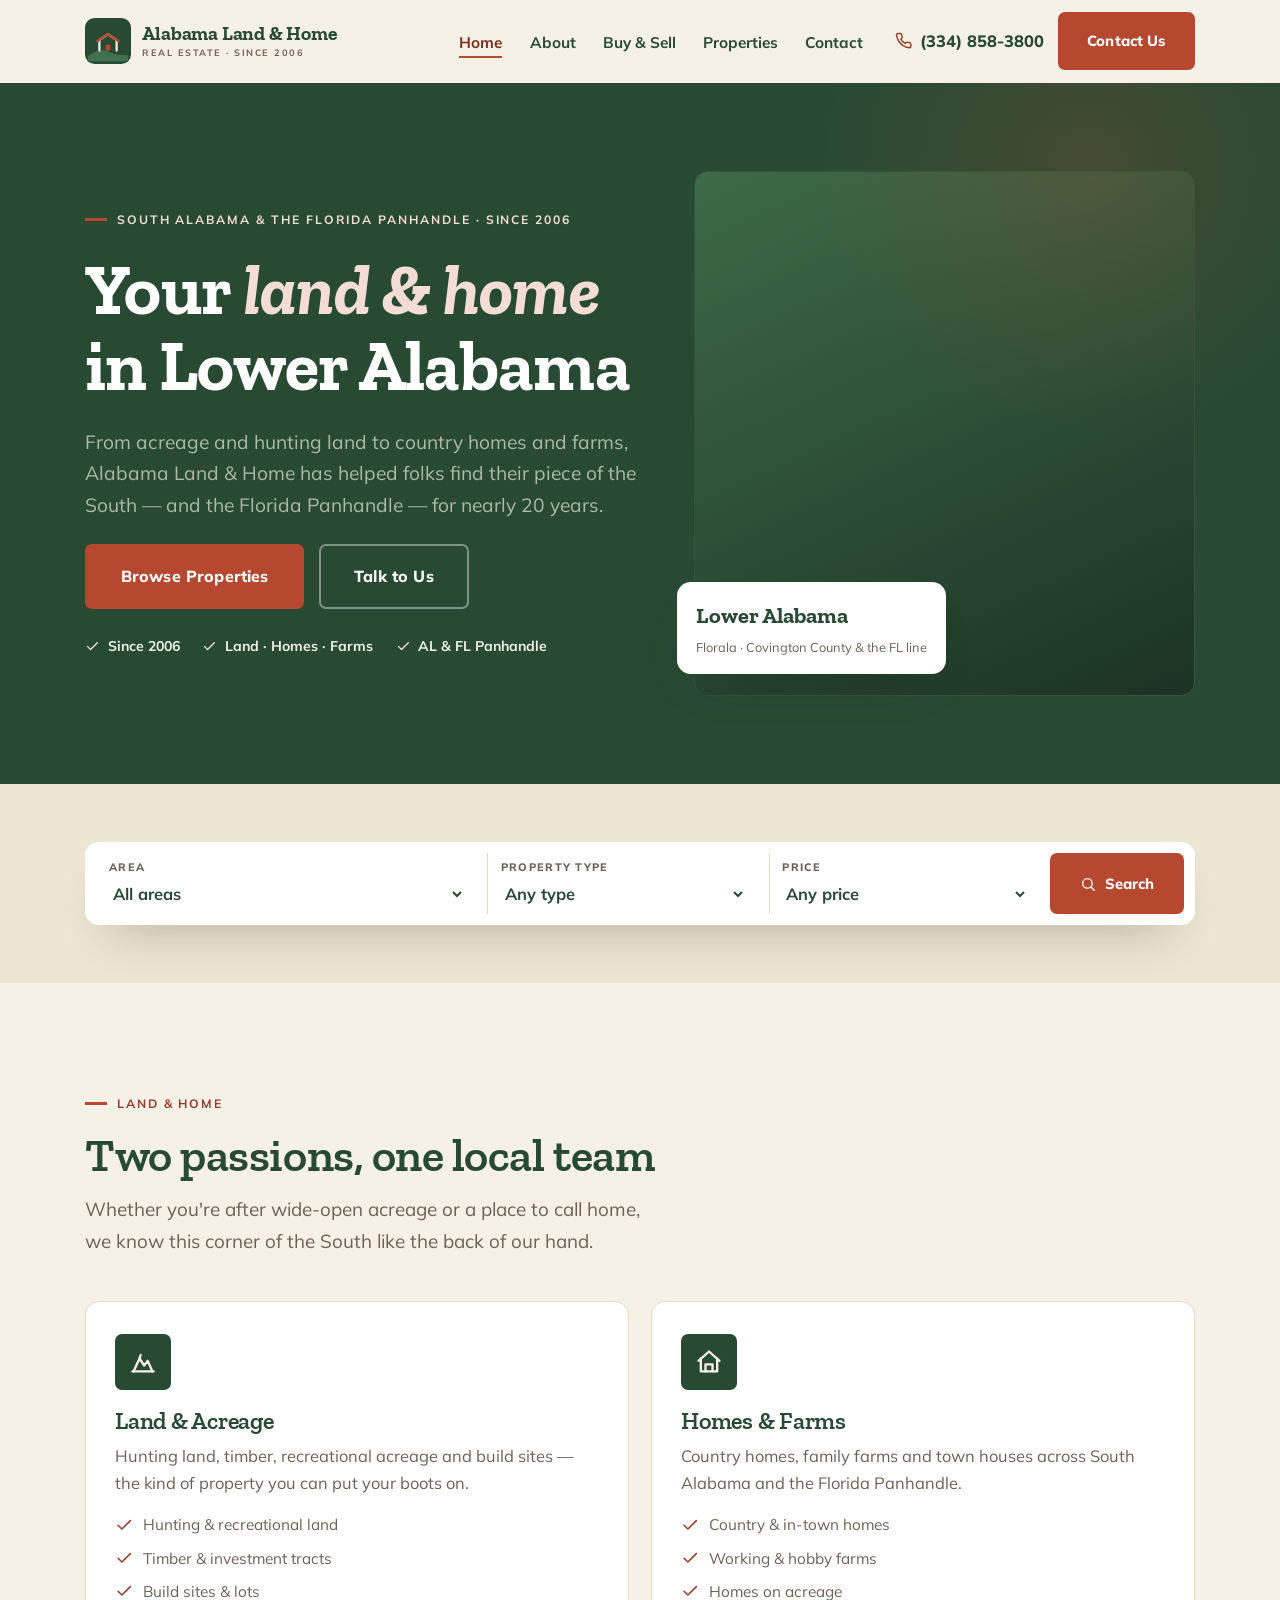
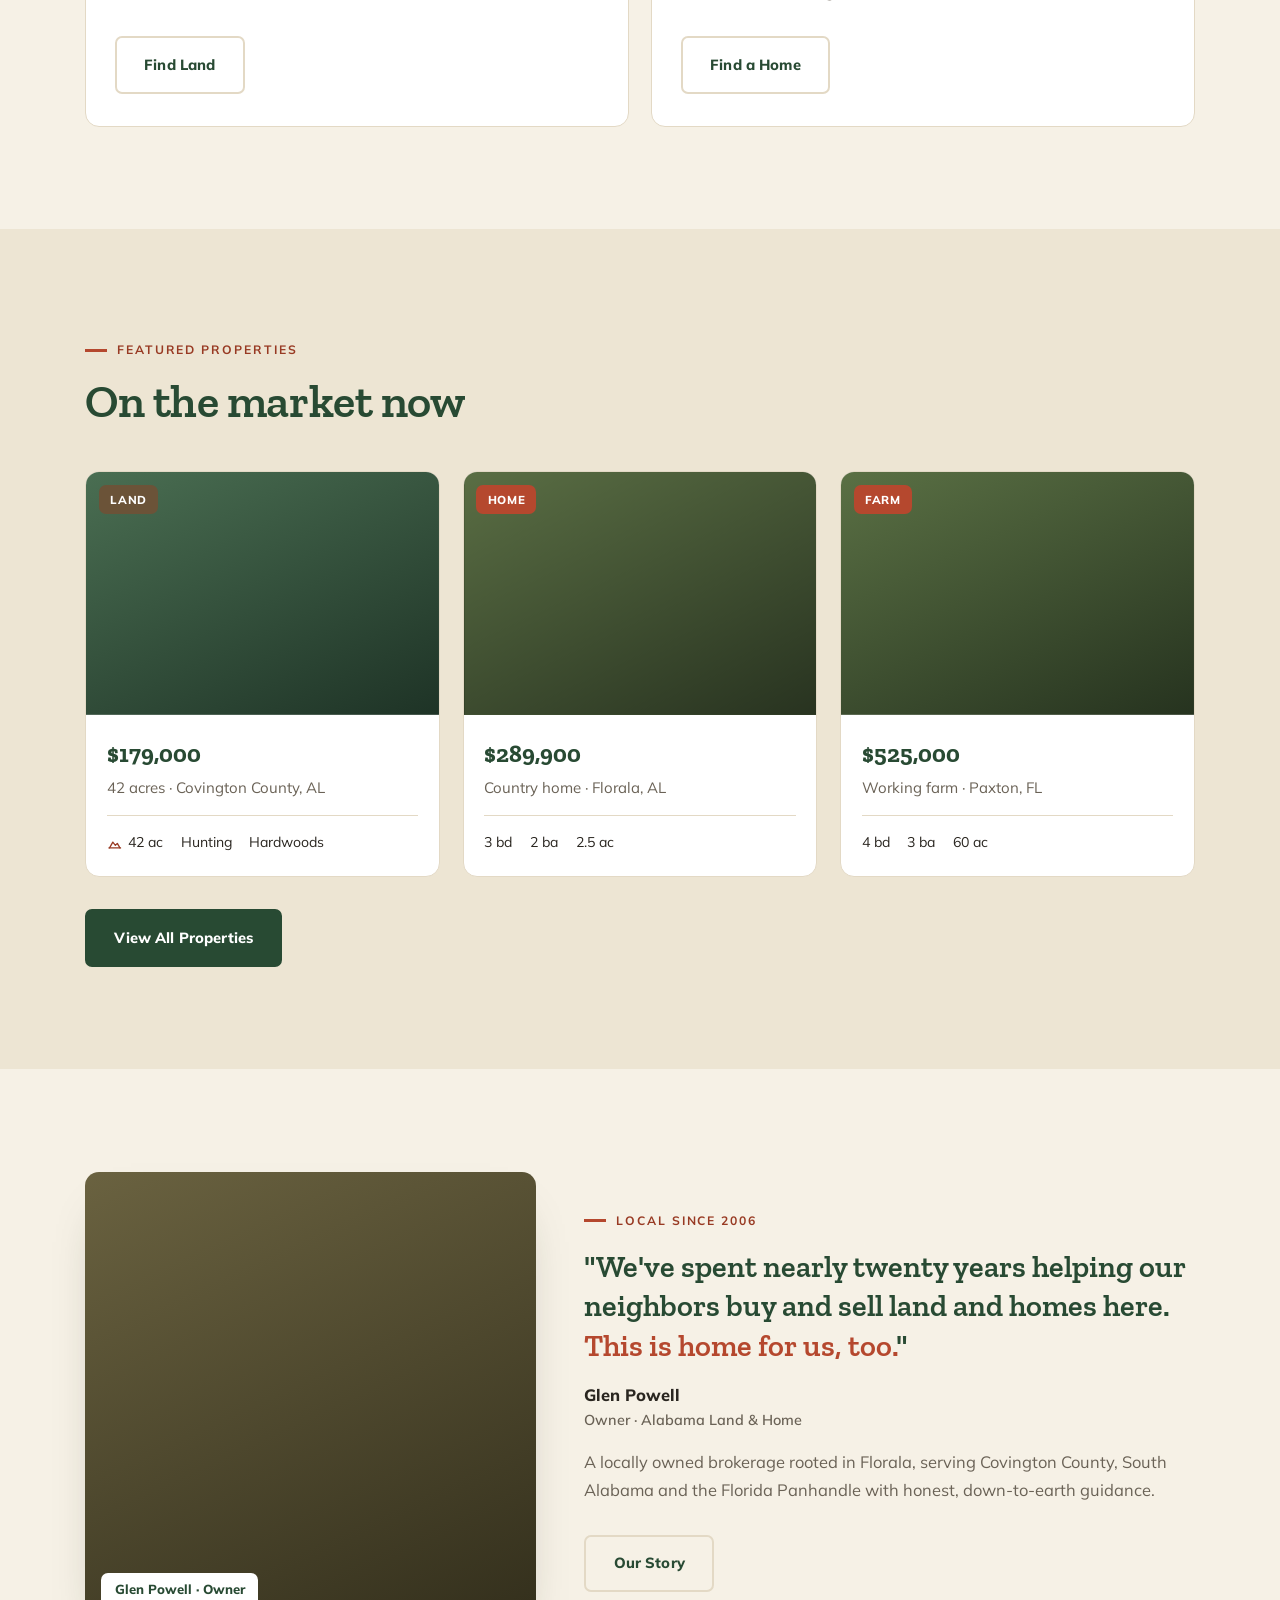
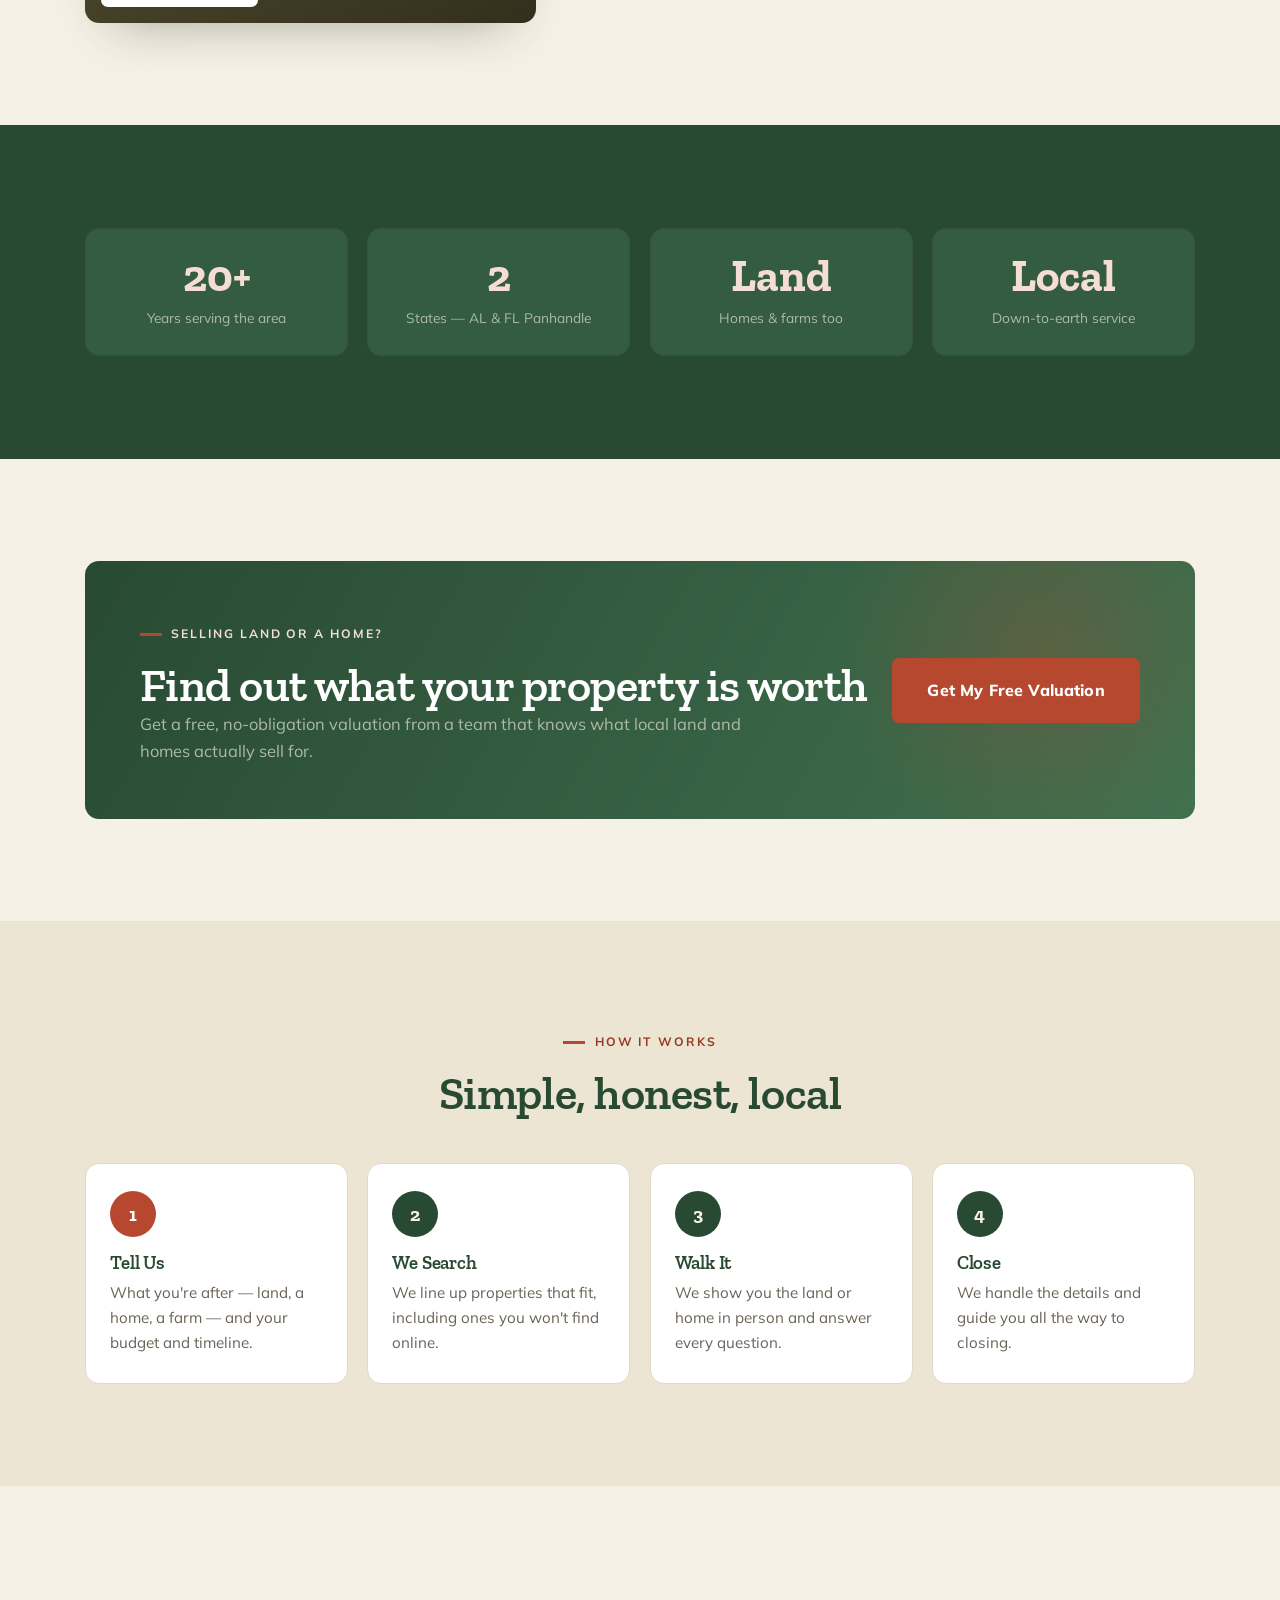
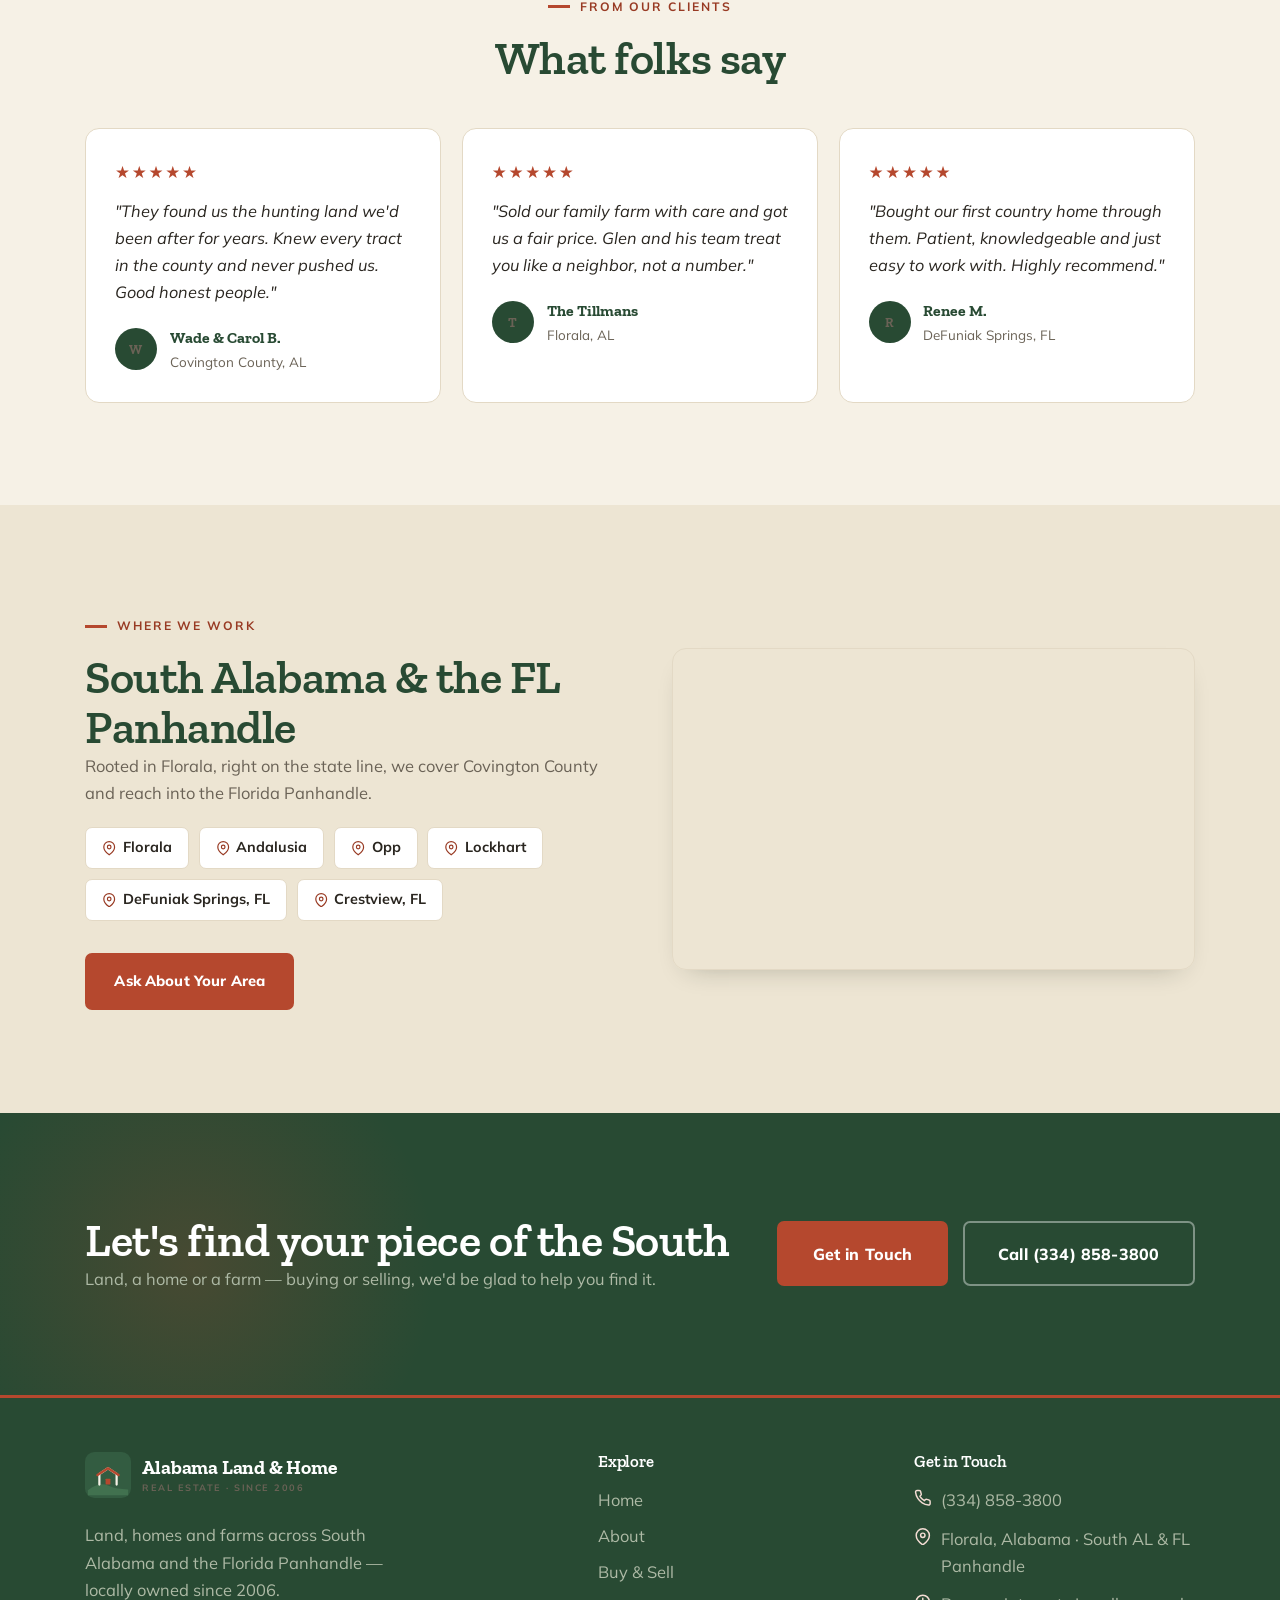
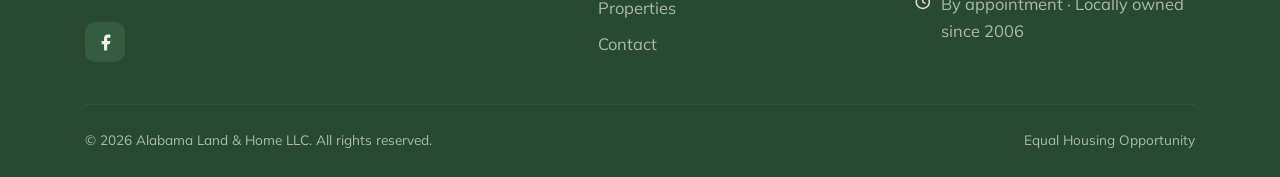
==== index.html @ 08a9256e "Initial commit: Alabama Land & Home LLC website Co-Authored-By: Claude Opus 4.8 <noreply@anthropic.c" ====
<!DOCTYPE html>
<html lang="en" class="no-js">
<head>
  <meta charset="UTF-8" />
  <meta name="viewport" content="width=device-width, initial-scale=1.0" />
  <title>Alabama Land &amp; Home LLC | Land, Homes &amp; Farms in South Alabama &amp; the FL Panhandle</title>
  <meta name="description" content="Alabama Land & Home LLC has helped buyers and sellers find land, homes and farms across South Alabama and the Florida Panhandle since 2006. Call (334) 858-3800." />
  <meta name="theme-color" content="#284a33" />
  <link rel="canonical" href="https://alabamalandandhome.example/" />

  <meta property="og:title" content="Alabama Land & Home LLC — Land, Homes & Farms" />
  <meta property="og:description" content="Your local guide to country property across South Alabama and the Florida Panhandle since 2006." />
  <meta property="og:type" content="website" />
  <meta property="og:locale" content="en_US" />

  <link rel="icon" href="assets/icons/favicon.svg" type="image/svg+xml" />
  <link rel="preconnect" href="https://fonts.googleapis.com" />
  <link rel="preconnect" href="https://fonts.gstatic.com" crossorigin />
  <link href="https://fonts.googleapis.com/css2?family=Zilla+Slab:wght@500;600;700&family=Mulish:wght@400;500;600;700;800&display=swap" rel="stylesheet" />
  <link rel="stylesheet" href="css/style.css" />

  <script type="application/ld+json">
  {
    "@context": "https://schema.org",
    "@type": "RealEstateAgent",
    "name": "Alabama Land & Home LLC",
    "telephone": "+1-334-858-3800",
    "foundingDate": "2006",
    "address": { "@type": "PostalAddress", "addressLocality": "Florala", "addressRegion": "AL", "addressCountry": "US" },
    "areaServed": "South Alabama & the Florida Panhandle",
    "sameAs": ["https://www.facebook.com/alabamalandandhome/"],
    "description": "Land, homes and farm real estate across South Alabama and the Florida Panhandle since 2006."
  }
  </script>
</head>
<body>
  <a class="skip-link" href="#main">Skip to content</a>

  <!-- ===================== HEADER ===================== -->
  <header class="header">
    <div class="container">
      <nav class="nav" aria-label="Primary">
        <a href="index.html" class="logo" aria-label="Alabama Land & Home — home">
          <svg class="logo__mark" viewBox="0 0 48 48" aria-hidden="true">
            <rect width="48" height="48" rx="10" fill="#284a33"/>
            <path d="M3 40 Q15 31 24 35 T45 39 V45 H3 Z" fill="#41714f"/>
            <path d="M15 34V23l9-6 9 6v11" fill="none" stroke="#f6f1e6" stroke-width="2.3" stroke-linejoin="round" stroke-linecap="round"/>
            <path d="M13 24l11-7 11 7" fill="none" stroke="#b5482e" stroke-width="2.6" stroke-linejoin="round" stroke-linecap="round"/>
            <rect x="21.5" y="28" width="5" height="6" rx="0.5" fill="#b5482e"/>
          </svg>
          <span class="logo__name">Alabama Land &amp; Home<small>Real Estate · Since 2006</small></span>
        </a>
        <div class="nav__menu" id="nav-menu">
          <ul class="nav__links">
            <li><a class="nav__link" href="index.html">Home</a></li>
            <li><a class="nav__link" href="about.html">About</a></li>
            <li><a class="nav__link" href="services.html">Buy &amp; Sell</a></li>
            <li><a class="nav__link" href="gallery.html">Properties</a></li>
            <li><a class="nav__link" href="contact.html">Contact</a></li>
          </ul>
          <div class="nav__actions">
            <a href="tel:+13348583800" class="nav__phone" aria-label="Call (334) 858-3800">
              <svg viewBox="0 0 24 24" fill="none" stroke="currentColor" stroke-width="2" stroke-linecap="round" stroke-linejoin="round" aria-hidden="true"><path d="M22 16.92v3a2 2 0 0 1-2.18 2 19.79 19.79 0 0 1-8.63-3.07 19.5 19.5 0 0 1-6-6 19.79 19.79 0 0 1-3.07-8.67A2 2 0 0 1 4.11 2h3a2 2 0 0 1 2 1.72c.13.96.36 1.9.7 2.81a2 2 0 0 1-.45 2.11L8.09 9.91a16 16 0 0 0 6 6l1.27-1.27a2 2 0 0 1 2.11-.45c.91.34 1.85.57 2.81.7A2 2 0 0 1 22 16.92Z"/></svg>
              (334) 858-3800
            </a>
            <a href="contact.html" class="btn">Contact Us</a>
          </div>
        </div>
        <button class="nav__toggle" aria-label="Toggle menu" aria-controls="nav-menu" aria-expanded="false"><span></span></button>
      </nav>
    </div>
  </header>
  <div class="nav-scrim" aria-hidden="true"></div>

  <main id="main">

    <!-- ===================== HERO ===================== -->
    <section class="hero">
      <div class="container hero__inner">
        <div class="hero__copy">
          <span class="eyebrow eyebrow--light reveal">South Alabama &amp; the Florida Panhandle · Since 2006</span>
          <h1 class="reveal" data-delay="1">Your <em>land &amp; home</em> in Lower Alabama</h1>
          <p class="hero__lead reveal" data-delay="2">From acreage and hunting land to country homes and farms, Alabama Land &amp; Home has helped folks find their piece of the South — and the Florida Panhandle — for nearly 20 years.</p>
          <div class="hero__actions reveal" data-delay="3">
            <a href="gallery.html" class="btn btn--lg">Browse Properties</a>
            <a href="contact.html" class="btn btn--ghost-light btn--lg">Talk to Us</a>
          </div>
          <div class="hero__chips reveal" data-delay="3">
            <span class="hero__chip"><svg viewBox="0 0 24 24" fill="none" stroke="currentColor" stroke-width="2.2" stroke-linecap="round" stroke-linejoin="round"><polyline points="20 6 9 17 4 12"/></svg>Since 2006</span>
            <span class="hero__chip"><svg viewBox="0 0 24 24" fill="none" stroke="currentColor" stroke-width="2.2" stroke-linecap="round" stroke-linejoin="round"><polyline points="20 6 9 17 4 12"/></svg>Land · Homes · Farms</span>
            <span class="hero__chip"><svg viewBox="0 0 24 24" fill="none" stroke="currentColor" stroke-width="2.2" stroke-linecap="round" stroke-linejoin="round"><polyline points="20 6 9 17 4 12"/></svg>AL &amp; FL Panhandle</span>
          </div>
        </div>
        <div class="hero__visual reveal" data-delay="2">
          <!-- Replace background with a real land / country-home photo -->
          <div class="hero__img" role="img" aria-label="South Alabama country land and home"></div>
          <div class="hero__card"><b>Lower Alabama</b><span>Florala · Covington County &amp; the FL line</span></div>
        </div>
      </div>
    </section>

    <!-- ===================== SEARCH ===================== -->
    <section class="section--tight" style="background:var(--cream-2)">
      <div class="container">
        <form class="searchbar reveal" aria-label="Search properties" onsubmit="window.location='contact.html';return false;">
          <div class="searchbar__field">
            <label for="area">Area</label>
            <select id="area" name="area"><option>All areas</option><option>Florala, AL</option><option>Andalusia, AL</option><option>Opp, AL</option><option>DeFuniak Springs, FL</option><option>Crestview, FL</option></select>
          </div>
          <div class="searchbar__field">
            <label for="type">Property type</label>
            <select id="type" name="type"><option>Any type</option><option>Home</option><option>Land / acreage</option><option>Farm</option><option>Lot</option></select>
          </div>
          <div class="searchbar__field">
            <label for="price">Price</label>
            <select id="price" name="price"><option>Any price</option><option>Up to $100k</option><option>$100k–$250k</option><option>$250k–$500k</option><option>$500k+</option></select>
          </div>
          <button type="submit" class="btn"><svg viewBox="0 0 24 24" fill="none" stroke="currentColor" stroke-width="2" stroke-linecap="round" stroke-linejoin="round"><circle cx="11" cy="11" r="7"/><line x1="21" y1="21" x2="16.65" y2="16.65"/></svg>Search</button>
        </form>
      </div>
    </section>

    <!-- ===================== LAND | HOME ===================== -->
    <section class="section" aria-labelledby="duo-h">
      <div class="container">
        <div class="section-head reveal">
          <span class="eyebrow">Land &amp; Home</span>
          <h2 id="duo-h" style="margin-top:1rem">Two passions, one local team</h2>
          <p class="lead">Whether you're after wide-open acreage or a place to call home, we know this corner of the South like the back of our hand.</p>
        </div>
        <div class="duo reveal">
          <div class="duo__card">
            <div class="duo__ic"><svg viewBox="0 0 24 24" fill="none" stroke="currentColor" stroke-width="2" stroke-linecap="round" stroke-linejoin="round"><path d="M3 20h18"/><path d="M4 20l5-11 4 6 3-4 4 9"/><path d="M9 9l1-3"/></svg></div>
            <h3>Land &amp; Acreage</h3>
            <p>Hunting land, timber, recreational acreage and build sites — the kind of property you can put your boots on.</p>
            <ul>
              <li><svg viewBox="0 0 24 24" fill="none" stroke="currentColor" stroke-width="2" stroke-linecap="round" stroke-linejoin="round"><polyline points="20 6 9 17 4 12"/></svg>Hunting &amp; recreational land</li>
              <li><svg viewBox="0 0 24 24" fill="none" stroke="currentColor" stroke-width="2" stroke-linecap="round" stroke-linejoin="round"><polyline points="20 6 9 17 4 12"/></svg>Timber &amp; investment tracts</li>
              <li><svg viewBox="0 0 24 24" fill="none" stroke="currentColor" stroke-width="2" stroke-linecap="round" stroke-linejoin="round"><polyline points="20 6 9 17 4 12"/></svg>Build sites &amp; lots</li>
            </ul>
            <a href="services.html#land" class="btn btn--ghost mt-2">Find Land</a>
          </div>
          <div class="duo__card">
            <div class="duo__ic"><svg viewBox="0 0 24 24" fill="none" stroke="currentColor" stroke-width="2" stroke-linecap="round" stroke-linejoin="round"><path d="M3 11l9-8 9 8"/><path d="M5 9v11h14V9"/><path d="M9 20v-6h6v6"/></svg></div>
            <h3>Homes &amp; Farms</h3>
            <p>Country homes, family farms and town houses across South Alabama and the Florida Panhandle.</p>
            <ul>
              <li><svg viewBox="0 0 24 24" fill="none" stroke="currentColor" stroke-width="2" stroke-linecap="round" stroke-linejoin="round"><polyline points="20 6 9 17 4 12"/></svg>Country &amp; in-town homes</li>
              <li><svg viewBox="0 0 24 24" fill="none" stroke="currentColor" stroke-width="2" stroke-linecap="round" stroke-linejoin="round"><polyline points="20 6 9 17 4 12"/></svg>Working &amp; hobby farms</li>
              <li><svg viewBox="0 0 24 24" fill="none" stroke="currentColor" stroke-width="2" stroke-linecap="round" stroke-linejoin="round"><polyline points="20 6 9 17 4 12"/></svg>Homes on acreage</li>
            </ul>
            <a href="services.html#buying" class="btn btn--ghost mt-2">Find a Home</a>
          </div>
        </div>
      </div>
    </section>

    <!-- ===================== FEATURED PROPERTIES ===================== -->
    <section class="section section--cream" aria-labelledby="feat-h">
      <div class="container">
        <div class="section-head reveal">
          <span class="eyebrow">Featured Properties</span>
          <h2 id="feat-h" style="margin-top:1rem">On the market now</h2>
        </div>
        <!-- SAMPLE listings — replace with real inventory / MLS feed before launch. -->
        <div class="properties reveal">
          <article class="property">
            <div class="property__media p-3"><span class="property__badge property__badge--land">Land</span></div>
            <div class="property__body"><div class="property__price">$179,000</div><div class="property__addr">42 acres · Covington County, AL</div><div class="property__meta"><span><svg viewBox="0 0 24 24" fill="none" stroke="currentColor" stroke-width="2" stroke-linecap="round" stroke-linejoin="round"><path d="M3 20h18"/><path d="M4 20l5-9 4 5 3-3 4 7"/></svg>42 ac</span><span>Hunting</span><span>Hardwoods</span></div></div>
          </article>
          <article class="property">
            <div class="property__media p-1"><span class="property__badge">Home</span></div>
            <div class="property__body"><div class="property__price">$289,900</div><div class="property__addr">Country home · Florala, AL</div><div class="property__meta"><span>3 bd</span><span>2 ba</span><span>2.5 ac</span></div></div>
          </article>
          <article class="property">
            <div class="property__media p-5"><span class="property__badge">Farm</span></div>
            <div class="property__body"><div class="property__price">$525,000</div><div class="property__addr">Working farm · Paxton, FL</div><div class="property__meta"><span>4 bd</span><span>3 ba</span><span>60 ac</span></div></div>
          </article>
        </div>
        <p class="mt-2"><a href="gallery.html" class="btn btn--pine">View All Properties</a></p>
      </div>
    </section>

    <!-- ===================== OWNER / SINCE 2006 ===================== -->
    <section class="section" aria-labelledby="owner-h">
      <div class="container owner">
        <div class="owner__photo reveal">
          <!-- Replace background with a real photo of Glen Powell / the team -->
          <span class="pill">Glen Powell · Owner</span>
        </div>
        <div class="reveal" data-delay="1">
          <span class="eyebrow">Local Since 2006</span>
          <p class="owner__quote" id="owner-h" style="margin-top:1rem">"We've spent nearly twenty years helping our neighbors buy and sell land and homes here. <span class="hl">This is home for us, too.</span>"</p>
          <p class="owner__by">Glen Powell<span>Owner · Alabama Land &amp; Home</span></p>
          <p class="muted" style="margin-top:1rem">A locally owned brokerage rooted in Florala, serving Covington County, South Alabama and the Florida Panhandle with honest, down-to-earth guidance.</p>
          <a href="about.html" class="btn btn--ghost mt-2">Our Story</a>
        </div>
      </div>
    </section>

    <!-- ===================== STATS ===================== -->
    <!-- "20 years" is real (since 2006). Other tiles are commitments — confirm before launch. -->
    <section class="section section--pine" aria-label="By the numbers">
      <div class="container">
        <div class="stats">
          <div class="stat reveal"><div class="stat__num"><span data-count="20" data-suffix="+">0+</span></div><div class="stat__label">Years serving the area</div></div>
          <div class="stat reveal" data-delay="1"><div class="stat__num">2</div><div class="stat__label">States — AL &amp; FL Panhandle</div></div>
          <div class="stat reveal" data-delay="2"><div class="stat__num">Land</div><div class="stat__label">Homes &amp; farms too</div></div>
          <div class="stat reveal" data-delay="3"><div class="stat__num">Local</div><div class="stat__label">Down-to-earth service</div></div>
        </div>
      </div>
    </section>

    <!-- ===================== VALUATION CTA ===================== -->
    <section class="section">
      <div class="container">
        <div class="valuation reveal">
          <div class="valuation__inner">
            <div>
              <span class="eyebrow eyebrow--light">Selling Land or a Home?</span>
              <h2 style="margin-top:1rem">Find out what your property is worth</h2>
              <p>Get a free, no-obligation valuation from a team that knows what local land and homes actually sell for.</p>
            </div>
            <div><a href="contact.html" class="btn btn--lg">Get My Free Valuation</a></div>
          </div>
        </div>
      </div>
    </section>

    <!-- ===================== PROCESS ===================== -->
    <section class="section section--cream" aria-labelledby="how-h">
      <div class="container">
        <div class="section-head section-head--center reveal">
          <span class="eyebrow eyebrow--center">How It Works</span>
          <h2 id="how-h" style="margin-top:1rem">Simple, honest, local</h2>
        </div>
        <div class="steps">
          <div class="step reveal"><div class="step__n">1</div><h3>Tell Us</h3><p>What you're after — land, a home, a farm — and your budget and timeline.</p></div>
          <div class="step reveal" data-delay="1"><div class="step__n">2</div><h3>We Search</h3><p>We line up properties that fit, including ones you won't find online.</p></div>
          <div class="step reveal" data-delay="2"><div class="step__n">3</div><h3>Walk It</h3><p>We show you the land or home in person and answer every question.</p></div>
          <div class="step reveal" data-delay="3"><div class="step__n">4</div><h3>Close</h3><p>We handle the details and guide you all the way to closing.</p></div>
        </div>
      </div>
    </section>

    <!-- ===================== REVIEWS ===================== -->
    <!-- PLACEHOLDER reviews — replace with real client reviews / Facebook reviews before launch. -->
    <section class="section" aria-labelledby="rev-h">
      <div class="container">
        <div class="section-head section-head--center reveal">
          <span class="eyebrow eyebrow--center">From Our Clients</span>
          <h2 id="rev-h" style="margin-top:1rem">What folks say</h2>
        </div>
        <div class="reviews">
          <figure class="review reveal">
            <div class="review__stars" aria-label="5 out of 5 stars">★★★★★</div>
            <blockquote><p>"They found us the hunting land we'd been after for years. Knew every tract in the county and never pushed us. Good honest people."</p></blockquote>
            <figcaption class="review__by"><span class="review__av">W</span><span><b>Wade &amp; Carol B.</b><span>Covington County, AL</span></span></figcaption>
          </figure>
          <figure class="review reveal" data-delay="1">
            <div class="review__stars" aria-label="5 out of 5 stars">★★★★★</div>
            <blockquote><p>"Sold our family farm with care and got us a fair price. Glen and his team treat you like a neighbor, not a number."</p></blockquote>
            <figcaption class="review__by"><span class="review__av">T</span><span><b>The Tillmans</b><span>Florala, AL</span></span></figcaption>
          </figure>
          <figure class="review reveal" data-delay="2">
            <div class="review__stars" aria-label="5 out of 5 stars">★★★★★</div>
            <blockquote><p>"Bought our first country home through them. Patient, knowledgeable and just easy to work with. Highly recommend."</p></blockquote>
            <figcaption class="review__by"><span class="review__av">R</span><span><b>Renee M.</b><span>DeFuniak Springs, FL</span></span></figcaption>
          </figure>
        </div>
      </div>
    </section>

    <!-- ===================== SERVICE AREA ===================== -->
    <section class="section section--cream" aria-labelledby="area-h">
      <div class="container split">
        <div class="reveal">
          <span class="eyebrow">Where We Work</span>
          <h2 id="area-h" style="margin-top:1rem">South Alabama &amp; the FL Panhandle</h2>
          <p class="muted">Rooted in Florala, right on the state line, we cover Covington County and reach into the Florida Panhandle.</p>
          <div class="area__chips">
            <span class="area__chip"><svg viewBox="0 0 24 24" fill="none" stroke="currentColor" stroke-width="2"><path d="M21 10c0 7-9 13-9 13s-9-6-9-13a9 9 0 0 1 18 0Z"/><circle cx="12" cy="10" r="3"/></svg>Florala</span>
            <span class="area__chip"><svg viewBox="0 0 24 24" fill="none" stroke="currentColor" stroke-width="2"><path d="M21 10c0 7-9 13-9 13s-9-6-9-13a9 9 0 0 1 18 0Z"/><circle cx="12" cy="10" r="3"/></svg>Andalusia</span>
            <span class="area__chip"><svg viewBox="0 0 24 24" fill="none" stroke="currentColor" stroke-width="2"><path d="M21 10c0 7-9 13-9 13s-9-6-9-13a9 9 0 0 1 18 0Z"/><circle cx="12" cy="10" r="3"/></svg>Opp</span>
            <span class="area__chip"><svg viewBox="0 0 24 24" fill="none" stroke="currentColor" stroke-width="2"><path d="M21 10c0 7-9 13-9 13s-9-6-9-13a9 9 0 0 1 18 0Z"/><circle cx="12" cy="10" r="3"/></svg>Lockhart</span>
            <span class="area__chip"><svg viewBox="0 0 24 24" fill="none" stroke="currentColor" stroke-width="2"><path d="M21 10c0 7-9 13-9 13s-9-6-9-13a9 9 0 0 1 18 0Z"/><circle cx="12" cy="10" r="3"/></svg>DeFuniak Springs, FL</span>
            <span class="area__chip"><svg viewBox="0 0 24 24" fill="none" stroke="currentColor" stroke-width="2"><path d="M21 10c0 7-9 13-9 13s-9-6-9-13a9 9 0 0 1 18 0Z"/><circle cx="12" cy="10" r="3"/></svg>Crestview, FL</span>
          </div>
          <a href="contact.html" class="btn mt-2">Ask About Your Area</a>
        </div>
        <div class="area__map reveal" data-delay="1">
          <iframe title="Alabama Land & Home service area — Florala, Alabama"
            src="https://www.google.com/maps?q=Florala,%20Alabama&output=embed"
            loading="lazy" referrerpolicy="no-referrer-when-downgrade"></iframe>
        </div>
      </div>
    </section>

    <!-- ===================== CTA ===================== -->
    <section class="section cta">
      <div class="container cta__inner">
        <div class="reveal">
          <h2>Let's find your piece of the South</h2>
          <p>Land, a home or a farm — buying or selling, we'd be glad to help you find it.</p>
        </div>
        <div class="hero__actions reveal" data-delay="1">
          <a href="contact.html" class="btn btn--lg">Get in Touch</a>
          <a href="tel:+13348583800" class="btn btn--ghost-light btn--lg">Call (334) 858-3800</a>
        </div>
      </div>
    </section>
  </main>

  <!-- ===================== FOOTER ===================== -->
  <footer class="footer">
    <div class="container">
      <div class="footer__grid">
        <div class="footer__about">
          <a href="index.html" class="logo" aria-label="Alabama Land & Home — home">
            <svg class="logo__mark" viewBox="0 0 48 48" aria-hidden="true">
              <rect width="48" height="48" rx="10" fill="#335c41"/>
              <path d="M3 40 Q15 31 24 35 T45 39 V45 H3 Z" fill="#41714f"/>
              <path d="M15 34V23l9-6 9 6v11" fill="none" stroke="#f6f1e6" stroke-width="2.3" stroke-linejoin="round" stroke-linecap="round"/>
              <path d="M13 24l11-7 11 7" fill="none" stroke="#b5482e" stroke-width="2.6" stroke-linejoin="round" stroke-linecap="round"/>
              <rect x="21.5" y="28" width="5" height="6" rx="0.5" fill="#b5482e"/>
            </svg>
            <span class="logo__name">Alabama Land &amp; Home<small>Real Estate · Since 2006</small></span>
          </a>
          <p>Land, homes and farms across South Alabama and the Florida Panhandle — locally owned since 2006.</p>
          <div class="footer__social">
            <a href="https://www.facebook.com/alabamalandandhome/" target="_blank" rel="noopener" aria-label="Alabama Land & Home on Facebook"><svg viewBox="0 0 24 24" fill="currentColor"><path d="M18 2h-3a5 5 0 0 0-5 5v3H7v4h3v8h4v-8h3l1-4h-4V7a1 1 0 0 1 1-1h3z"/></svg></a>
          </div>
        </div>
        <div>
          <h4>Explore</h4>
          <ul class="footer__links">
            <li><a href="index.html">Home</a></li>
            <li><a href="about.html">About</a></li>
            <li><a href="services.html">Buy &amp; Sell</a></li>
            <li><a href="gallery.html">Properties</a></li>
            <li><a href="contact.html">Contact</a></li>
          </ul>
        </div>
        <div>
          <h4>Get in Touch</h4>
          <ul class="footer__contact">
            <li><svg viewBox="0 0 24 24" fill="none" stroke="currentColor" stroke-width="2" stroke-linecap="round" stroke-linejoin="round"><path d="M22 16.92v3a2 2 0 0 1-2.18 2 19.79 19.79 0 0 1-8.63-3.07 19.5 19.5 0 0 1-6-6 19.79 19.79 0 0 1-3.07-8.67A2 2 0 0 1 4.11 2h3a2 2 0 0 1 2 1.72c.13.96.36 1.9.7 2.81a2 2 0 0 1-.45 2.11L8.09 9.91a16 16 0 0 0 6 6l1.27-1.27a2 2 0 0 1 2.11-.45c.91.34 1.85.57 2.81.7A2 2 0 0 1 22 16.92Z"/></svg><a href="tel:+13348583800">(334) 858-3800</a></li>
            <li><svg viewBox="0 0 24 24" fill="none" stroke="currentColor" stroke-width="2" stroke-linecap="round" stroke-linejoin="round"><path d="M21 10c0 7-9 13-9 13s-9-6-9-13a9 9 0 0 1 18 0Z"/><circle cx="12" cy="10" r="3"/></svg><span>Florala, Alabama · South AL &amp; FL Panhandle</span></li>
            <li><svg viewBox="0 0 24 24" fill="none" stroke="currentColor" stroke-width="2" stroke-linecap="round" stroke-linejoin="round"><circle cx="12" cy="12" r="9"/><polyline points="12 7 12 12 15 14"/></svg><span>By appointment · Locally owned since 2006</span></li>
          </ul>
        </div>
      </div>
      <div class="footer__bottom">
        <span>&copy; <span id="year">2026</span> Alabama Land &amp; Home LLC. All rights reserved.</span>
        <span>Equal Housing Opportunity</span>
      </div>
    </div>
  </footer>

  <button class="to-top" aria-label="Back to top"><svg viewBox="0 0 24 24" fill="none" stroke="currentColor" stroke-width="2.4" stroke-linecap="round" stroke-linejoin="round" width="20" height="20"><polyline points="18 15 12 9 6 15"/></svg></button>

  <nav class="callbar" aria-label="Quick actions">
    <a href="tel:+13348583800"><svg viewBox="0 0 24 24" fill="none" stroke="currentColor" stroke-width="2" stroke-linecap="round" stroke-linejoin="round"><path d="M22 16.92v3a2 2 0 0 1-2.18 2 19.79 19.79 0 0 1-8.63-3.07 19.5 19.5 0 0 1-6-6 19.79 19.79 0 0 1-3.07-8.67A2 2 0 0 1 4.11 2h3a2 2 0 0 1 2 1.72c.13.96.36 1.9.7 2.81a2 2 0 0 1-.45 2.11L8.09 9.91a16 16 0 0 0 6 6l1.27-1.27a2 2 0 0 1 2.11-.45c.91.34 1.85.57 2.81.7A2 2 0 0 1 22 16.92Z"/></svg>Call</a>
    <a href="contact.html"><svg viewBox="0 0 24 24" fill="none" stroke="currentColor" stroke-width="2" stroke-linecap="round" stroke-linejoin="round"><path d="M14 2H6a2 2 0 0 0-2 2v16a2 2 0 0 0 2 2h12a2 2 0 0 0 2-2V8z"/><polyline points="14 2 14 8 20 8"/></svg>Contact</a>
  </nav>

  <script src="js/main.js" defer></script>
</body>
</html>
---- css/style.css ----
/* =====================================================================
   Alabama Land & Home LLC — "Rustic Country" design system
   Deep pine green + warm cream + barn-red. Zilla Slab + Mulish.
   Land & homes across South Alabama & the Florida Panhandle. No frameworks.
   ===================================================================== */

/* ----------------------------- Tokens ------------------------------ */
:root {
  /* Brand */
  --pine:      #284a33;   /* deep forest/pine green */
  --pine-2:    #335c41;
  --pine-3:    #41714f;
  --rust:      #b5482e;   /* barn-red / rust accent */
  --rust-600:  #983a23;
  --rust-700:  #7c2f1c;
  --rust-100:  #f4ddd4;
  --rust-50:   #fbeee8;

  /* Neutrals */
  --cream:     #f6f1e6;   /* warm off-white */
  --cream-2:   #ede5d3;   /* surface */
  --tan:       #e2d6bd;
  --white:     #ffffff;
  --line:      #e3d9c5;
  --line-dark: #3a513f;
  --brown:     #6b5338;

  /* Text */
  --text:      #2a2620;
  --muted:     #6a6256;
  --on-dark:   #eef0e6;
  --on-dark-mut:#aebaa6;

  /* System */
  --radius:    7px;
  --radius-lg: 14px;
  --shadow:    0 24px 50px -28px rgba(28,38,24,.42);
  --shadow-sm: 0 12px 26px -16px rgba(28,38,24,.32);
  --shadow-rust:0 16px 30px -14px rgba(181,72,46,.4);
  --container: 1180px;
  --gutter:    clamp(1.1rem, 4vw, 2.2rem);
  --ease:      cubic-bezier(.2,.65,.25,1);

  --ff-display:"Zilla Slab", Georgia, "Times New Roman", serif;
  --ff-body:   "Mulish", system-ui, -apple-system, "Segoe UI", sans-serif;
}

/* ----------------------------- Reset ------------------------------- */
*, *::before, *::after { box-sizing: border-box; }
* { margin: 0; }
html { scroll-behavior: smooth; -webkit-text-size-adjust: 100%; }
@media (prefers-reduced-motion: reduce) {
  html { scroll-behavior: auto; }
  *, *::before, *::after { animation-duration: .001ms !important; transition-duration: .001ms !important; }
}
body {
  font-family: var(--ff-body);
  color: var(--text);
  background: var(--cream);
  line-height: 1.65;
  font-size: 1.03rem;
  -webkit-font-smoothing: antialiased;
  text-rendering: optimizeLegibility;
}
img, svg, picture, iframe { display: block; max-width: 100%; }
a { color: inherit; text-decoration: none; }
button { font: inherit; cursor: pointer; border: 0; background: none; color: inherit; }
input, textarea, select { font: inherit; color: inherit; }
ul { list-style: none; padding: 0; }
::selection { background: var(--rust); color: #fff; }
:focus-visible { outline: 3px solid var(--rust); outline-offset: 2px; border-radius: 3px; }

/* --------------------------- Typography ---------------------------- */
h1, h2, h3, h4, .display {
  font-family: var(--ff-display);
  font-weight: 600;
  line-height: 1.08;
  letter-spacing: -0.01em;
  color: var(--pine);
}
h1 { font-size: clamp(2.5rem, 5.6vw, 4.4rem); font-weight: 700; }
h2 { font-size: clamp(1.9rem, 4vw, 2.9rem); }
h3 { font-size: clamp(1.2rem, 2vw, 1.5rem); }
p { max-width: 64ch; }
em { font-style: italic; color: var(--rust-700); }
strong { font-weight: 700; }
.hl { color: var(--rust); }

.eyebrow {
  display: inline-flex; align-items: center; gap: .6rem;
  font-family: var(--ff-body); font-weight: 700; font-size: .76rem;
  text-transform: uppercase; letter-spacing: .16em; color: var(--rust-600);
}
.eyebrow::before { content: ""; width: 22px; height: 3px; background: var(--rust); }
.eyebrow--center { justify-content: center; }
.eyebrow--light { color: var(--rust-100); }
.lead { font-size: 1.18rem; color: var(--muted); }

/* --------------------------- Layout -------------------------------- */
.container { width: 100%; max-width: var(--container); margin-inline: auto; padding-inline: var(--gutter); }
.section { padding-block: clamp(3.6rem, 8vw, 6.5rem); }
.section--tight { padding-block: clamp(2.4rem, 5vw, 3.6rem); }
.section--cream { background: var(--cream-2); }
.section--pine { background: var(--pine); color: var(--on-dark); }
.section--pine h1, .section--pine h2, .section--pine h3 { color: #fff; }
.section--pine .lead, .section--pine .muted { color: var(--on-dark-mut); }
.section-head { max-width: 58ch; margin-bottom: 2.8rem; }
.section-head--center { margin-inline: auto; text-align: center; }
.section-head p { margin-top: .9rem; }
.split { display: grid; gap: clamp(2rem,5vw,4rem); align-items: center; }
@media (min-width: 900px) { .split { grid-template-columns: 1fr 1fr; } .split--wide-left { grid-template-columns: 1.1fr .9fr; } }
.muted { color: var(--muted); }

/* --------------------------- Buttons ------------------------------- */
.btn {
  --bg: var(--rust); --fg: #fff;
  display: inline-flex; align-items: center; gap: .55rem;
  background: var(--bg); color: var(--fg);
  font-family: var(--ff-body); font-weight: 800; font-size: .92rem; letter-spacing: .01em;
  padding: .92rem 1.7rem; border-radius: var(--radius); border: 2px solid var(--bg);
  transition: transform .18s var(--ease), background .18s var(--ease), box-shadow .18s var(--ease), color .18s var(--ease), border-color .18s var(--ease);
}
.btn:hover { transform: translateY(-2px); background: var(--rust-600); border-color: var(--rust-600); box-shadow: var(--shadow-rust); }
.btn--pine { --bg: var(--pine); border-color: var(--pine); }
.btn--pine:hover { background: var(--pine-2); border-color: var(--pine-2); box-shadow: var(--shadow); }
.btn--ghost { --bg: transparent; --fg: var(--pine); border-color: var(--line); }
.btn--ghost:hover { background: var(--pine); color: #fff; border-color: var(--pine); box-shadow: none; }
.btn--ghost-light { --bg: transparent; --fg: #fff; border-color: rgba(255,255,255,.4); }
.btn--ghost-light:hover { background: #fff; color: var(--pine); border-color: #fff; box-shadow: none; }
.btn--lg { padding: 1.08rem 2.1rem; font-size: 1rem; }
.btn svg { width: 1.1em; height: 1.1em; }

/* --------------------------- Header / Nav -------------------------- */
.header { position: sticky; top: 0; z-index: 60; background: rgba(246,241,230,.92); backdrop-filter: blur(10px); border-bottom: 1px solid transparent; transition: border-color .3s var(--ease), box-shadow .3s var(--ease); }
.header.is-stuck { border-bottom-color: var(--line); box-shadow: 0 10px 30px -22px rgba(28,38,24,.3); }
.nav { display: flex; align-items: center; justify-content: space-between; gap: 1.2rem; height: 82px; }
.logo { display: inline-flex; align-items: center; gap: .7rem; color: var(--pine); }
.logo__mark { width: 46px; height: 46px; flex: none; }
.logo__name { font-family: var(--ff-display); font-weight: 700; font-size: 1.22rem; letter-spacing: -.01em; line-height: 1.02; }
.logo__name small { display: block; font-family: var(--ff-body); font-size: .58rem; font-weight: 700; letter-spacing: .16em; text-transform: uppercase; color: var(--muted); margin-top: .28rem; }

.nav__menu { display: flex; align-items: center; gap: 2rem; }
.nav__links { display: flex; align-items: center; gap: 1.7rem; }
.nav__link { font-family: var(--ff-body); font-weight: 700; font-size: .96rem; color: var(--pine); position: relative; padding: .3rem 0; transition: color .2s var(--ease); }
.nav__link::after { content: ""; position: absolute; left: 0; bottom: -2px; width: 0; height: 2px; background: var(--rust); transition: width .22s var(--ease); }
.nav__link:hover { color: var(--rust-700); }
.nav__link:hover::after, .nav__link.is-active::after { width: 100%; }
.nav__link.is-active { color: var(--rust-700); }
.nav__actions { display: flex; align-items: center; gap: .9rem; }
.nav__phone { display: inline-flex; align-items: center; gap: .45rem; font-family: var(--ff-body); font-weight: 800; color: var(--pine); }
.nav__phone svg { width: 1.05em; color: var(--rust-600); }

.nav__toggle { display: none; width: 46px; height: 46px; border-radius: var(--radius); border: 1px solid var(--line); background: var(--white); position: relative; }
.nav__toggle span, .nav__toggle span::before, .nav__toggle span::after { content: ""; position: absolute; left: 50%; top: 50%; width: 22px; height: 2.4px; background: var(--pine); border-radius: 2px; transform: translate(-50%,-50%); transition: transform .25s var(--ease), opacity .25s var(--ease); }
.nav__toggle span::before { transform: translate(-50%,-7px); }
.nav__toggle span::after  { transform: translate(-50%,7px); }
.nav__toggle[aria-expanded="true"] span { background: transparent; }
.nav__toggle[aria-expanded="true"] span::before { transform: translate(-50%,0) rotate(45deg); }
.nav__toggle[aria-expanded="true"] span::after  { transform: translate(-50%,0) rotate(-45deg); }

@media (max-width: 940px) {
  .nav__toggle { display: block; z-index: 70; }
  .nav__menu { position: fixed; inset: 0 0 0 auto; width: min(84vw, 350px); flex-direction: column; align-items: flex-start; justify-content: center; gap: 2rem; background: var(--white); padding: 5rem 2rem; box-shadow: var(--shadow); transform: translateX(100%); transition: transform .32s var(--ease); z-index: 65; }
  .nav__menu.is-open { transform: translateX(0); }
  .nav__links { flex-direction: column; align-items: flex-start; gap: 1.3rem; }
  .nav__link { font-size: 1.1rem; }
  .nav__actions { flex-direction: column; align-items: flex-start; gap: 1rem; width: 100%; }
  .nav__actions .btn { width: 100%; justify-content: center; }
  .nav-scrim { position: fixed; inset: 0; background: rgba(20,30,18,.5); opacity: 0; visibility: hidden; transition: opacity .3s; z-index: 64; }
  .nav-scrim.is-open { opacity: 1; visibility: visible; }
}

/* ----------------------------- Hero -------------------------------- */
.hero { position: relative; background: var(--pine); color: var(--on-dark); overflow: hidden; }
.hero::after { content: ""; position: absolute; right: -8%; top: -30%; width: 46%; aspect-ratio: 1; background: radial-gradient(circle, rgba(181,72,46,.2), transparent 64%); }
.hero__inner { position: relative; display: grid; gap: clamp(2rem,5vw,3.5rem); align-items: center; padding-block: clamp(3.4rem,8vw,5.5rem); }
@media (min-width: 940px) { .hero__inner { grid-template-columns: 1.05fr .95fr; } }
.hero__copy { display: grid; gap: 1.4rem; }
.hero h1 { color: #fff; }
.hero h1 em { color: var(--rust-100); }
.hero__lead { font-size: 1.2rem; color: var(--on-dark-mut); max-width: 46ch; }
.hero__actions { display: flex; flex-wrap: wrap; gap: .9rem; align-items: center; }
.hero__chips { display: flex; flex-wrap: wrap; gap: .6rem 1.4rem; margin-top: .2rem; }
.hero__chip { display: inline-flex; align-items: center; gap: .5rem; font-weight: 700; font-size: .88rem; color: var(--on-dark); }
.hero__chip svg { width: 1.05em; color: var(--rust-100); }
.hero__visual { position: relative; }
.hero__img { aspect-ratio: 4/4.2; border-radius: var(--radius-lg); overflow: hidden; background: linear-gradient(155deg,#3d6a48,#1b3324); border: 1px solid var(--line-dark); }
.hero__card { position: absolute; left: -1.1rem; bottom: 1.4rem; background: var(--white); color: var(--text); border-radius: var(--radius-lg); padding: 1rem 1.2rem; box-shadow: var(--shadow); display: grid; gap: .15rem; }
.hero__card b { font-family: var(--ff-display); font-size: 1.4rem; color: var(--pine); }
.hero__card span { font-size: .8rem; color: var(--muted); }

/* --------------------------- Search bar ---------------------------- */
.searchbar { background: var(--white); border-radius: var(--radius-lg); box-shadow: var(--shadow); padding: .7rem; display: grid; gap: .6rem; }
@media (min-width: 720px) { .searchbar { grid-template-columns: 1.4fr 1fr 1fr auto; align-items: stretch; } }
.searchbar__field { display: grid; gap: .15rem; padding: .35rem .8rem; }
.searchbar__field + .searchbar__field { border-left: 1px solid var(--line); }
@media (max-width: 719px) { .searchbar__field + .searchbar__field { border-left: 0; border-top: 1px solid var(--line); } }
.searchbar__field label { font-size: .68rem; text-transform: uppercase; letter-spacing: .12em; font-weight: 800; color: var(--muted); }
.searchbar__field select, .searchbar__field input { border: 0; background: transparent; padding: .2rem 0; font-weight: 700; color: var(--pine); outline: none; }
.searchbar .btn { justify-content: center; }

/* --------------------------- Land | Home duo ----------------------- */
.duo { display: grid; gap: 1.4rem; }
@media (min-width: 800px) { .duo { grid-template-columns: 1fr 1fr; } }
.duo__card { background: var(--white); border: 1px solid var(--line); border-radius: var(--radius-lg); padding: 2rem 1.8rem; }
.duo__ic { width: 56px; height: 56px; border-radius: var(--radius); background: var(--pine); color: var(--cream); display: grid; place-items: center; margin-bottom: 1.1rem; }
.duo__ic svg { width: 28px; height: 28px; }
.duo__card h3 { font-size: 1.5rem; margin-bottom: .5rem; }
.duo__card p { color: var(--muted); }
.duo__card ul { display: grid; gap: .5rem; margin-top: 1rem; }
.duo__card li { display: grid; grid-template-columns: auto 1fr; gap: .6rem; color: var(--muted); font-size: .96rem; }
.duo__card li svg { width: 1.15rem; color: var(--rust-600); margin-top: .2rem; }

/* --------------------------- Communities --------------------------- */
.communities { display: grid; gap: 1.3rem; grid-template-columns: repeat(auto-fit, minmax(240px,1fr)); }
.community { position: relative; aspect-ratio: 4/3.4; border-radius: var(--radius-lg); overflow: hidden; display: grid; align-content: end; padding: 1.4rem; color: #fff; background-size: cover; background-position: center; transition: transform .25s var(--ease); }
.community::before { content: ""; position: absolute; inset: 0; background: linear-gradient(180deg, rgba(20,30,18,.05) 30%, rgba(16,26,16,.85)); }
.community > * { position: relative; }
.community:hover { transform: translateY(-5px); }
.community h3 { color: #fff; font-size: 1.35rem; }
.community span { font-size: .85rem; color: var(--on-dark-mut); display: inline-flex; align-items: center; gap: .4rem; margin-top: .2rem; }
.community span svg { width: 1em; color: var(--rust-100); }
.c-1 { background-image: linear-gradient(155deg,#4a6e44,#1f3320); }
.c-2 { background-image: linear-gradient(155deg,#5a6e3a,#2a3318); }
.c-3 { background-image: linear-gradient(155deg,#3f6a52,#163326); }
.c-4 { background-image: linear-gradient(155deg,#6a6240,#332f1c); }

/* --------------------------- Property cards ------------------------ */
.properties { display: grid; gap: 1.4rem; grid-template-columns: repeat(auto-fill, minmax(290px,1fr)); }
.property { background: var(--white); border: 1px solid var(--line); border-radius: var(--radius-lg); overflow: hidden; transition: transform .2s var(--ease), box-shadow .2s var(--ease); }
.property:hover { transform: translateY(-5px); box-shadow: var(--shadow); }
.property.is-hidden { display: none; }
.property__media { aspect-ratio: 16/11; position: relative; background-size: cover; background-position: center; }
.property__badge { position: absolute; left: .8rem; top: .8rem; background: var(--rust); color: #fff; font-weight: 800; font-size: .72rem; text-transform: uppercase; letter-spacing: .06em; padding: .3rem .7rem; border-radius: var(--radius); }
.property__badge--sold { background: var(--pine); }
.property__badge--land { background: var(--brown); }
.property__body { padding: 1.2rem 1.3rem 1.4rem; }
.property__price { font-family: var(--ff-display); font-weight: 700; font-size: 1.5rem; color: var(--pine); }
.property__addr { color: var(--muted); font-size: .94rem; margin-top: .15rem; }
.property__meta { display: flex; flex-wrap: wrap; gap: 1.1rem; margin-top: .9rem; padding-top: .9rem; border-top: 1px solid var(--line); font-size: .88rem; color: var(--text); }
.property__meta span { display: inline-flex; align-items: center; gap: .35rem; }
.property__meta svg { width: 1.1em; color: var(--rust-600); }
.p-1 { background-image: linear-gradient(155deg,#5a6e44,#283320); }
.p-2 { background-image: linear-gradient(155deg,#6a6e4a,#333620); }
.p-3 { background-image: linear-gradient(155deg,#4a6e52,#1e3326); }
.p-4 { background-image: linear-gradient(155deg,#7a6a45,#383020); }
.p-5 { background-image: linear-gradient(155deg,#5a7044,#26331f); }
.p-6 { background-image: linear-gradient(155deg,#6e6a50,#322f24); }

/* --------------------------- Filters ------------------------------- */
.filters { display: flex; flex-wrap: wrap; gap: .6rem; margin-bottom: 2rem; }
.filter { font-family: var(--ff-body); font-weight: 700; font-size: .9rem; padding: .55rem 1.15rem; border-radius: var(--radius); border: 1px solid var(--line); background: var(--white); color: var(--pine); transition: all .2s var(--ease); }
.filter:hover { border-color: var(--rust); }
.filter.is-active { background: var(--pine); color: #fff; border-color: var(--pine); }

/* --------------------------- Feature ------------------------------- */
.feature__media { position: relative; aspect-ratio: 5/4; border-radius: var(--radius-lg); overflow: hidden; background: linear-gradient(155deg,#4a6e44,#1f3320); box-shadow: var(--shadow); }
.feature__media--2 { background: linear-gradient(155deg,#6a6240,#332f1c); }
.feature__media .pill { position: absolute; left: 1.2rem; top: 1.2rem; background: var(--rust); color: #fff; font-family: var(--ff-body); font-weight: 800; font-size: .76rem; text-transform: uppercase; letter-spacing: .06em; padding: .45rem .9rem; border-radius: var(--radius); }
.checks { display: grid; gap: 1rem; margin-top: 1.6rem; }
.checks li { display: grid; grid-template-columns: auto 1fr; gap: .85rem; align-items: start; }
.checks .tick { width: 28px; height: 28px; border-radius: 50%; background: var(--rust-50); color: var(--rust-700); display: grid; place-items: center; flex: none; margin-top: .1rem; border: 1px solid var(--rust-100); }
.checks .tick svg { width: 15px; height: 15px; }
.checks b { font-family: var(--ff-display); font-weight: 600; font-size: 1.08rem; }
.checks span.t { display: block; color: var(--muted); font-size: .96rem; }

/* ----------------------------- Stats ------------------------------- */
.stats { display: grid; grid-template-columns: repeat(2,1fr); gap: 1.2rem; }
@media (min-width: 760px) { .stats { grid-template-columns: repeat(4,1fr); } }
.stat { text-align: center; padding: 1.6rem 1rem; background: var(--pine-2); border: 1px solid var(--line-dark); border-radius: var(--radius-lg); }
.stat__num { font-family: var(--ff-display); font-weight: 700; font-size: clamp(2rem,4.5vw,2.8rem); color: var(--rust-100); line-height: 1; }
.stat__num span { font-size: 1em; }
.stat__label { color: var(--on-dark-mut); font-size: .86rem; margin-top: .5rem; }

/* --------------------------- Valuation CTA ------------------------- */
.valuation { position: relative; background: linear-gradient(120deg, var(--pine), var(--pine-3)); color: var(--on-dark); border-radius: var(--radius-lg); overflow: hidden; padding: clamp(2rem,5vw,3.4rem); }
.valuation::before { content: ""; position: absolute; right: -6%; top: -50%; width: 40%; aspect-ratio: 1; background: radial-gradient(circle, rgba(181,72,46,.25), transparent 64%); }
.valuation__inner { position: relative; display: grid; gap: 1.4rem; align-items: center; }
@media (min-width: 820px) { .valuation__inner { grid-template-columns: 1.4fr auto; } }
.valuation h2 { color: #fff; }
.valuation p { color: var(--on-dark-mut); }

/* ---------------------------- Owner -------------------------------- */
.owner { display: grid; gap: clamp(1.6rem,4vw,3rem); align-items: center; }
@media (min-width: 820px) { .owner { grid-template-columns: .85fr 1.15fr; } }
.owner__photo { aspect-ratio: 1; border-radius: var(--radius-lg); overflow: hidden; background: linear-gradient(155deg,#6a6240,#332f1c); box-shadow: var(--shadow); position: relative; }
.owner__photo .pill { position: absolute; left: 1rem; bottom: 1rem; background: var(--white); color: var(--pine); font-family: var(--ff-body); font-weight: 800; font-size: .82rem; padding: .4rem .85rem; border-radius: var(--radius); }
.owner__quote { font-family: var(--ff-display); font-weight: 600; font-size: clamp(1.4rem,2.6vw,1.9rem); line-height: 1.3; color: var(--pine); }
.owner__by { margin-top: 1rem; font-family: var(--ff-body); font-weight: 800; }
.owner__by span { display: block; color: var(--muted); font-weight: 600; font-size: .9rem; }

/* --------------------------- Reviews ------------------------------- */
.reviews { display: grid; gap: 1.3rem; grid-template-columns: repeat(auto-fit, minmax(285px,1fr)); }
.review { background: var(--white); border: 1px solid var(--line); border-radius: var(--radius-lg); padding: 1.8rem; }
.review__stars { color: var(--rust); letter-spacing: .1em; margin-bottom: .8rem; font-size: 1.05rem; }
.review p { color: var(--text); font-size: 1.02rem; font-style: italic; }
.review__by { display: flex; align-items: center; gap: .8rem; margin-top: 1.2rem; }
.review__av { width: 42px; height: 42px; border-radius: 50%; background: var(--pine); color: var(--cream); display: grid; place-items: center; font-family: var(--ff-display); font-weight: 700; }
.review__by b { font-family: var(--ff-display); display: block; font-size: .98rem; color: var(--pine); }
.review__by span { font-size: .84rem; color: var(--muted); }

/* ----------------------------- Steps ------------------------------- */
.steps { display: grid; gap: 1.2rem; grid-template-columns: repeat(auto-fit, minmax(210px,1fr)); }
.step { background: var(--white); border: 1px solid var(--line); border-radius: var(--radius-lg); padding: 1.7rem 1.5rem; }
.step__n { width: 46px; height: 46px; border-radius: 50%; background: var(--pine); color: var(--cream); display: grid; place-items: center; font-family: var(--ff-display); font-weight: 700; font-size: 1.2rem; margin-bottom: 1rem; }
.step:nth-child(1) .step__n { background: var(--rust); color: #fff; }
.step h3 { font-size: 1.18rem; margin-bottom: .4rem; }
.step p { color: var(--muted); font-size: .95rem; }

/* ----------------------------- Area -------------------------------- */
.area__chips { display: flex; flex-wrap: wrap; gap: .6rem; margin-top: 1.3rem; }
.area__chip { display: inline-flex; align-items: center; gap: .4rem; background: var(--white); border: 1px solid var(--line); padding: .5rem 1rem; border-radius: var(--radius); font-size: .9rem; font-weight: 700; }
.area__chip svg { width: 1em; color: var(--rust-600); }
.area__map { border-radius: var(--radius-lg); overflow: hidden; min-height: 320px; box-shadow: var(--shadow-sm); border: 1px solid var(--line); }
.area__map iframe { width: 100%; height: 100%; min-height: 320px; border: 0; filter: grayscale(.25) sepia(.1) contrast(1.03); }

/* ------------------------------ CTA -------------------------------- */
.cta { position: relative; background: var(--pine); color: #fff; overflow: hidden; }
.cta::before { content: ""; position: absolute; left: -6%; bottom: -50%; width: 42%; aspect-ratio: 1; background: radial-gradient(circle, rgba(181,72,46,.22), transparent 64%); }
.cta__inner { position: relative; display: grid; gap: 1.6rem; align-items: center; }
@media (min-width: 820px) { .cta__inner { grid-template-columns: 1.5fr auto; } }
.cta h2 { color: #fff; }
.cta p { color: var(--on-dark-mut); }

/* ------------------------- Page hero (inner) ----------------------- */
.pagehero { position: relative; background: var(--pine); color: var(--on-dark); padding-block: clamp(3rem,7vw,4.6rem); overflow: hidden; }
.pagehero::after { content: ""; position: absolute; right: -6%; top: -45%; width: 40%; aspect-ratio: 1; background: radial-gradient(circle, rgba(181,72,46,.2), transparent 64%); }
.pagehero__inner { position: relative; }
.pagehero h1 { color: #fff; }
.pagehero p { color: var(--on-dark-mut); margin-top: 1rem; max-width: 56ch; }
.crumbs { display: flex; gap: .5rem; align-items: center; font-family: var(--ff-body); font-weight: 700; font-size: .82rem; color: var(--on-dark-mut); margin-bottom: 1rem; }
.crumbs a:hover { color: var(--rust-100); }

/* ----------------------- Detailed service -------------------------- */
.svc { display: grid; gap: clamp(1.6rem,4vw,3.2rem); align-items: center; padding-block: clamp(2.4rem,5vw,3.6rem); border-bottom: 1px solid var(--line); scroll-margin-top: 100px; }
@media (min-width: 860px) { .svc { grid-template-columns: 1fr 1fr; } .svc:nth-child(even) .svc__media { order: -1; } }
.svc__media { aspect-ratio: 4/3; border-radius: var(--radius-lg); overflow: hidden; position: relative; background: linear-gradient(155deg,#4a6e44,#1f3320); box-shadow: var(--shadow-sm); }
.svc__media .pill { position: absolute; left: 1.1rem; top: 1.1rem; background: var(--rust); color: #fff; font-family: var(--ff-body); font-weight: 800; font-size: .74rem; text-transform: uppercase; letter-spacing: .06em; padding: .4rem .85rem; border-radius: var(--radius); }
.svc__ic { width: 56px; height: 56px; border-radius: var(--radius); background: var(--pine); color: var(--cream); display: grid; place-items: center; margin-bottom: 1rem; }
.svc__ic svg { width: 28px; height: 28px; }
.svc h2 { margin-bottom: .7rem; }
.ticks { display: grid; gap: .55rem; margin-top: 1.2rem; }
.ticks li { display: grid; grid-template-columns: auto 1fr; gap: .65rem; color: var(--muted); align-items: start; }
.ticks svg { width: 1.2rem; height: 1.2rem; color: var(--rust-600); margin-top: .2rem; }

/* ------------------------------ Forms ------------------------------ */
.form { display: grid; gap: 1.1rem; }
.field { display: grid; gap: .4rem; }
.field label { font-family: var(--ff-body); font-weight: 800; font-size: .84rem; }
.field label .req { color: var(--rust-600); }
.field input, .field select, .field textarea { background: var(--white); border: 1px solid var(--line); border-radius: var(--radius); padding: .85rem 1rem; transition: border-color .2s var(--ease), box-shadow .2s var(--ease); }
.field textarea { resize: vertical; min-height: 130px; }
.field input:focus, .field select:focus, .field textarea:focus { outline: none; border-color: var(--rust); box-shadow: 0 0 0 3px var(--rust-50); }
.field.is-invalid input, .field.is-invalid select, .field.is-invalid textarea { border-color: #d9534f; box-shadow: 0 0 0 3px rgba(217,83,79,.14); }
.field__error { color: #c0392b; font-size: .82rem; min-height: 1em; }
.form__row { display: grid; gap: 1.1rem; }
@media (min-width: 600px) { .form__row { grid-template-columns: 1fr 1fr; } }
.form__success { display: none; background: var(--rust-50); border: 1px solid var(--rust); border-left-width: 4px; border-radius: var(--radius-lg); padding: 1.1rem 1.3rem; }
.form__success.is-visible { display: block; }
.form__success strong { font-family: var(--ff-display); }

/* ----------------------------- FAQ --------------------------------- */
.faq { display: grid; gap: .8rem; }
.faq__item { background: var(--white); border: 1px solid var(--line); border-radius: var(--radius); overflow: hidden; }
.faq__q { width: 100%; text-align: left; display: flex; align-items: center; justify-content: space-between; gap: 1rem; padding: 1.15rem 1.3rem; font-family: var(--ff-display); font-weight: 600; font-size: 1.1rem; color: var(--pine); }
.faq__q .ic { width: 1.4rem; height: 1.4rem; flex: none; color: var(--rust-600); transition: transform .25s var(--ease); }
.faq__item.is-open .faq__q .ic { transform: rotate(45deg); }
.faq__a { max-height: 0; overflow: hidden; transition: max-height .3s var(--ease); }
.faq__a p { padding: 0 1.3rem 1.2rem; color: var(--muted); }

/* ----------------------------- Footer ------------------------------ */
.footer { background: var(--pine); color: var(--on-dark-mut); padding-block: 3.4rem 1.6rem; border-top: 3px solid var(--rust); }
.footer__grid { display: grid; gap: 2.2rem; grid-template-columns: 1fr; }
@media (min-width: 760px) { .footer__grid { grid-template-columns: 1.7fr 1fr 1fr; } }
.footer .logo { color: #fff; }
.footer__about p { margin-top: 1rem; max-width: 34ch; }
.footer__social { display: flex; gap: .6rem; margin-top: 1.2rem; }
.footer__social a { width: 40px; height: 40px; border-radius: 10px; background: var(--pine-2); display: grid; place-items: center; color: var(--on-dark); transition: background .2s var(--ease), color .2s var(--ease); }
.footer__social a:hover { background: var(--rust); color: #fff; }
.footer__social svg { width: 1.2rem; height: 1.2rem; }
.footer h4 { color: #fff; font-family: var(--ff-display); font-size: 1.05rem; margin-bottom: 1rem; }
.footer__links { display: grid; gap: .55rem; }
.footer__links a:hover, .footer__contact a:hover { color: var(--rust-100); }
.footer__contact { display: grid; gap: .7rem; }
.footer__contact li { display: flex; gap: .6rem; align-items: flex-start; }
.footer__contact svg { width: 1.1rem; height: 1.1rem; color: var(--rust-100); flex: none; margin-top: .2rem; }
.footer__bottom { border-top: 1px solid var(--line-dark); margin-top: 2.6rem; padding-top: 1.5rem; display: flex; flex-wrap: wrap; gap: .5rem 1.5rem; justify-content: space-between; font-size: .85rem; }

/* ------------------------ Back to top + call bar ------------------- */
.to-top { position: fixed; right: 1.1rem; bottom: 5.4rem; z-index: 55; width: 48px; height: 48px; border-radius: 50%; background: var(--pine); color: #fff; display: grid; place-items: center; box-shadow: var(--shadow); opacity: 0; visibility: hidden; transform: translateY(10px); transition: all .25s var(--ease); }
.to-top:hover { background: var(--rust); }
.to-top.is-visible { opacity: 1; visibility: visible; transform: translateY(0); }
@media (min-width: 760px) { .to-top { bottom: 1.4rem; } }

.callbar { position: fixed; left: 0; right: 0; bottom: 0; z-index: 56; display: grid; grid-template-columns: 1fr 1fr; background: var(--pine); border-top: 1px solid var(--line-dark); }
.callbar a { display: flex; align-items: center; justify-content: center; gap: .5rem; padding: .95rem; font-family: var(--ff-body); font-weight: 800; font-size: .92rem; color: #fff; }
.callbar a + a { background: var(--rust); }
.callbar svg { width: 1.1em; height: 1.1em; }
@media (min-width: 760px) { .callbar { display: none; } }
@media (max-width: 759px) { body { padding-bottom: 56px; } }

/* ------------------------- Reveal animation ------------------------ */
.reveal { opacity: 0; transform: translateY(24px); transition: opacity .7s var(--ease), transform .7s var(--ease); }
.reveal.is-in { opacity: 1; transform: none; }
.reveal[data-delay="1"] { transition-delay: .09s; }
.reveal[data-delay="2"] { transition-delay: .18s; }
.reveal[data-delay="3"] { transition-delay: .27s; }
.no-js .reveal { opacity: 1; transform: none; }

/* ------------------------------ Utils ------------------------------ */
.text-center { text-align: center; }
.mt-2 { margin-top: 2rem; }
.sr-only { position: absolute; width: 1px; height: 1px; padding: 0; margin: -1px; overflow: hidden; clip: rect(0,0,0,0); white-space: nowrap; border: 0; }
.skip-link { position: absolute; left: .5rem; top: -3.5rem; background: var(--rust); color: #fff; padding: .6rem 1rem; border-radius: var(--radius); z-index: 100; font-family: var(--ff-body); font-weight: 800; transition: top .2s; }
.skip-link:focus { top: .5rem; }
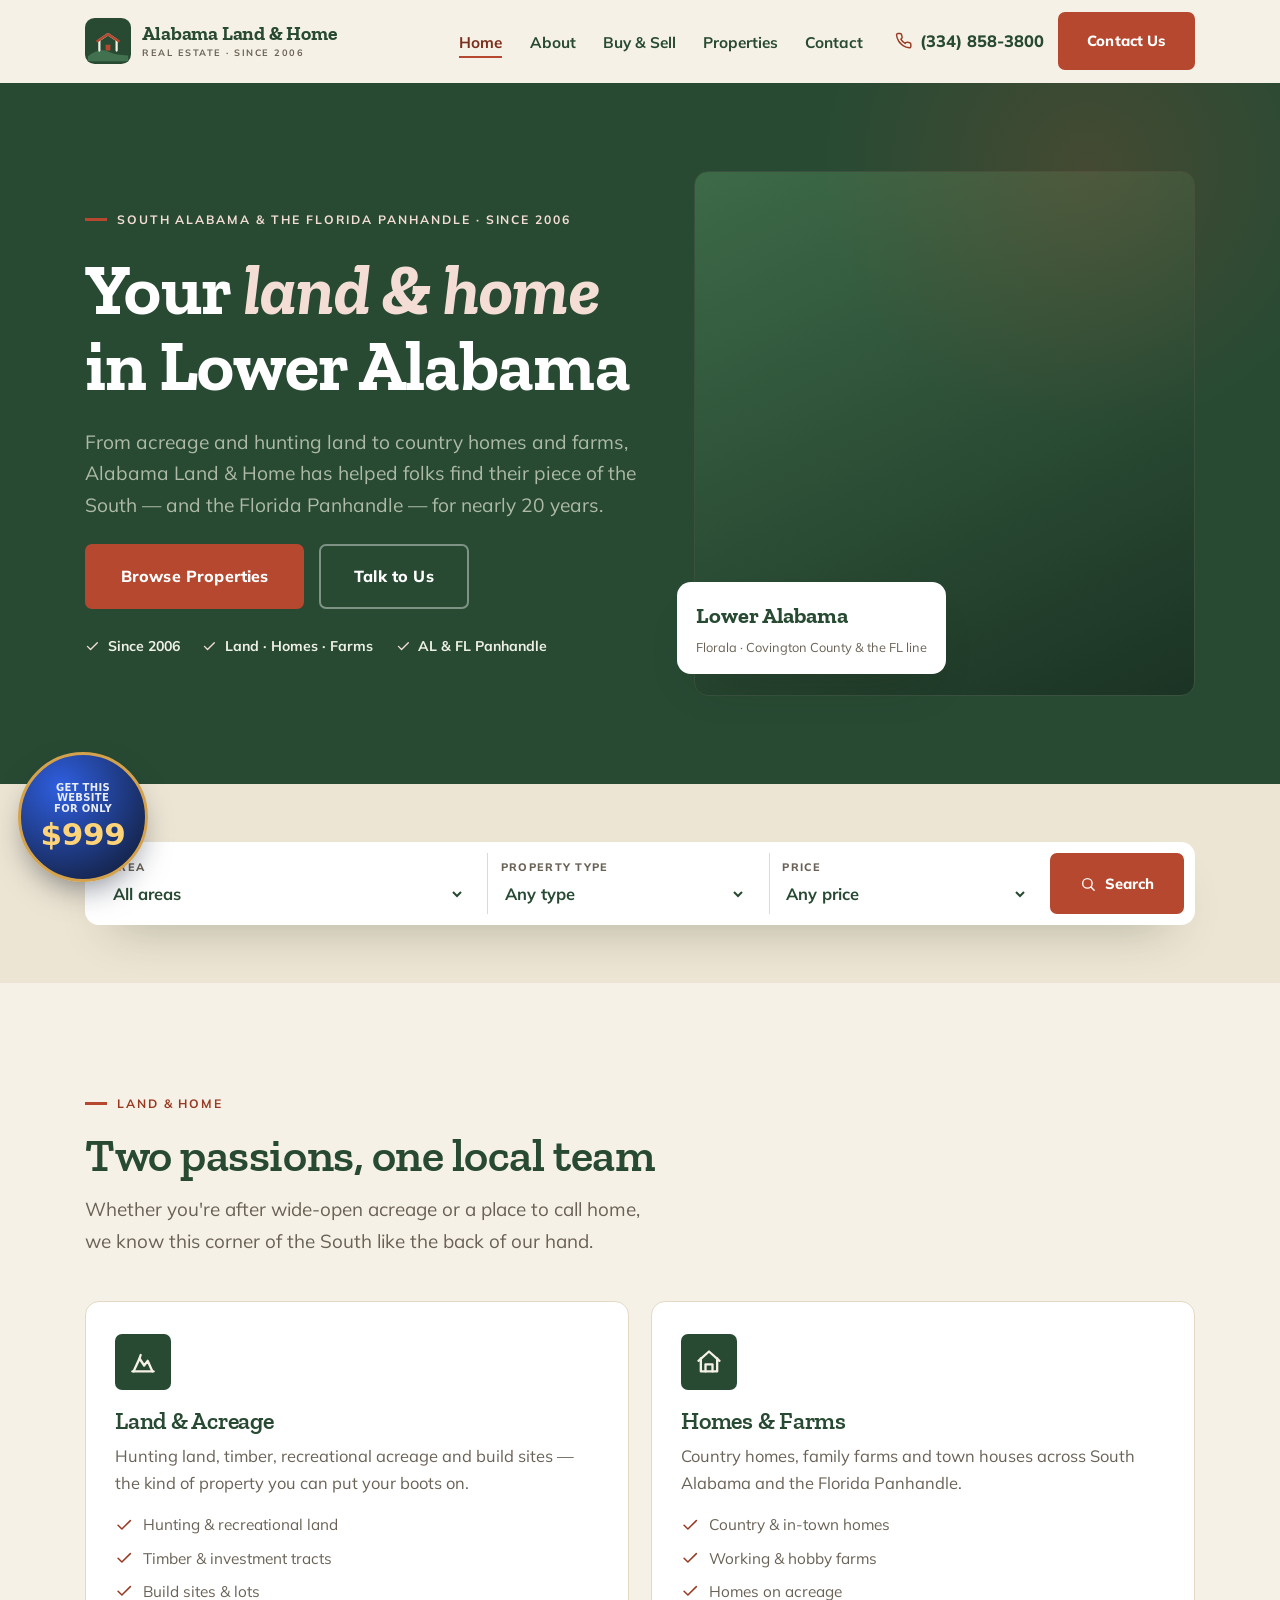
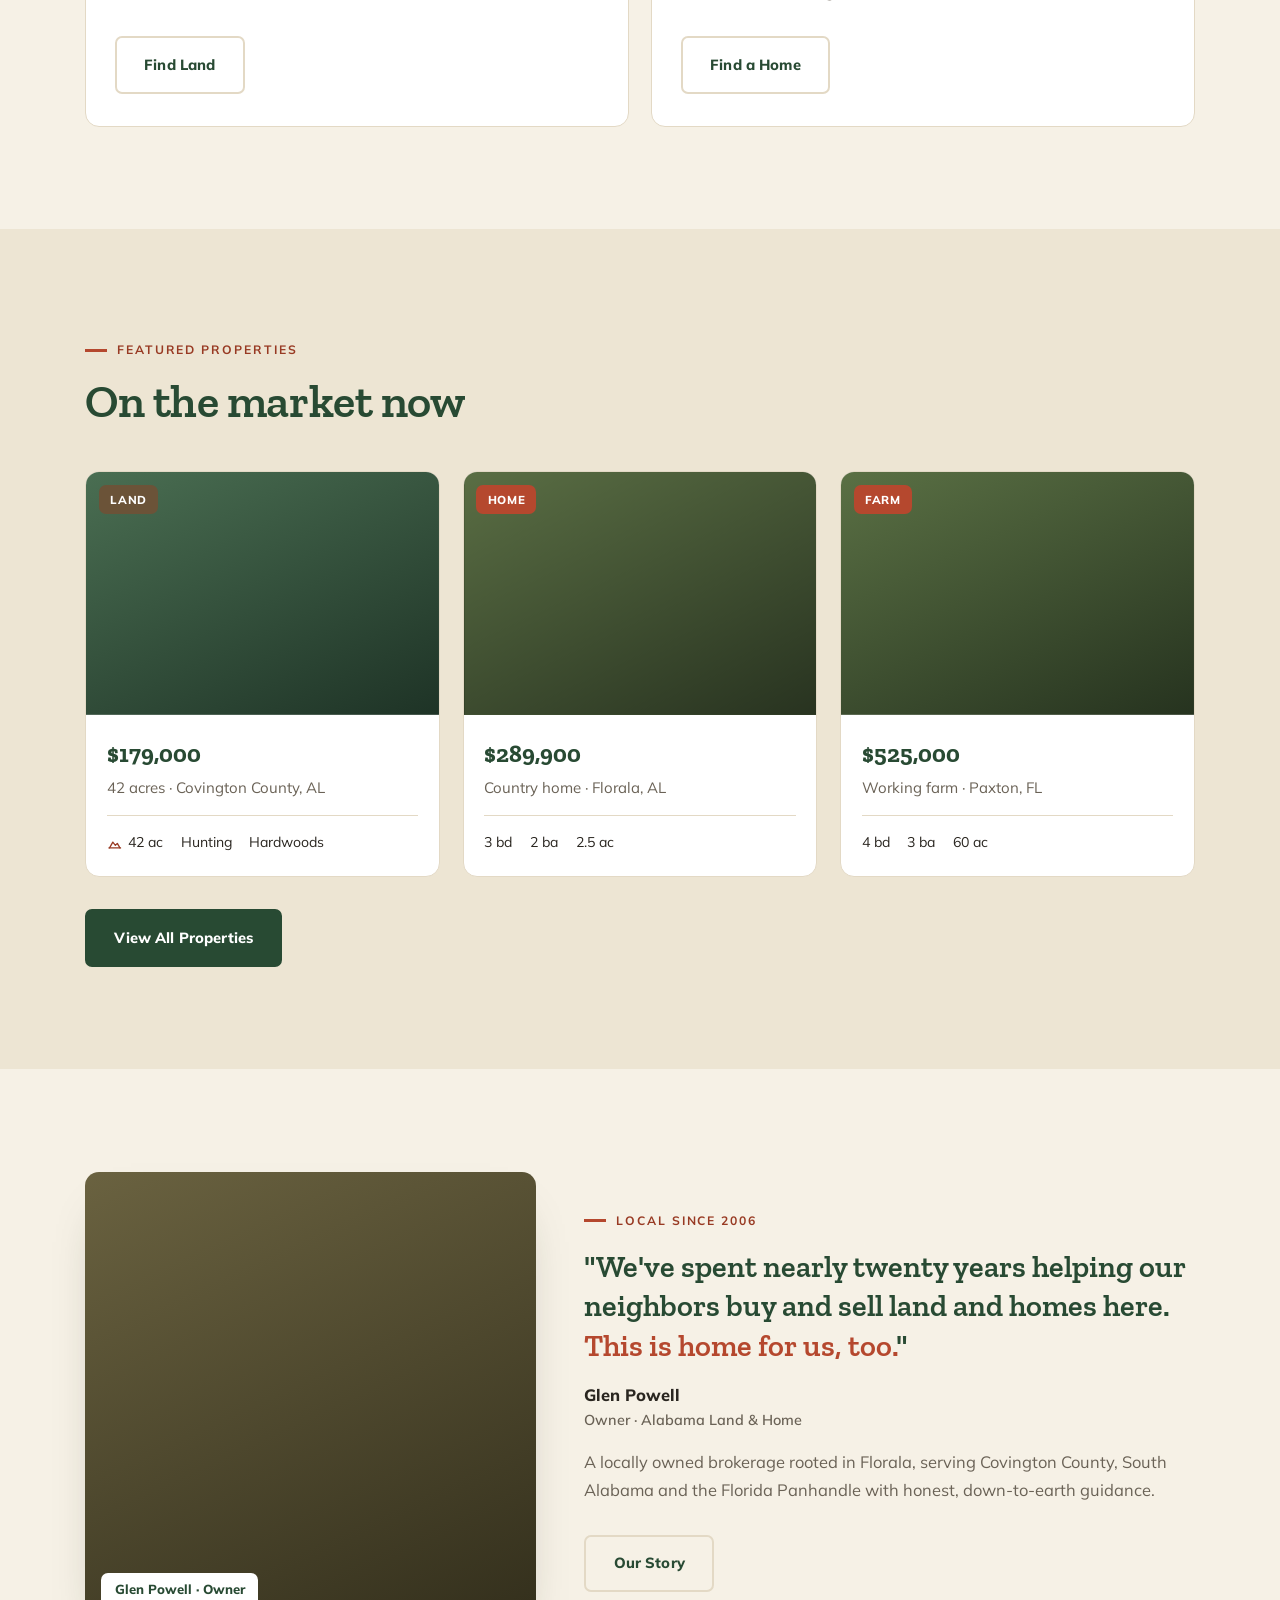
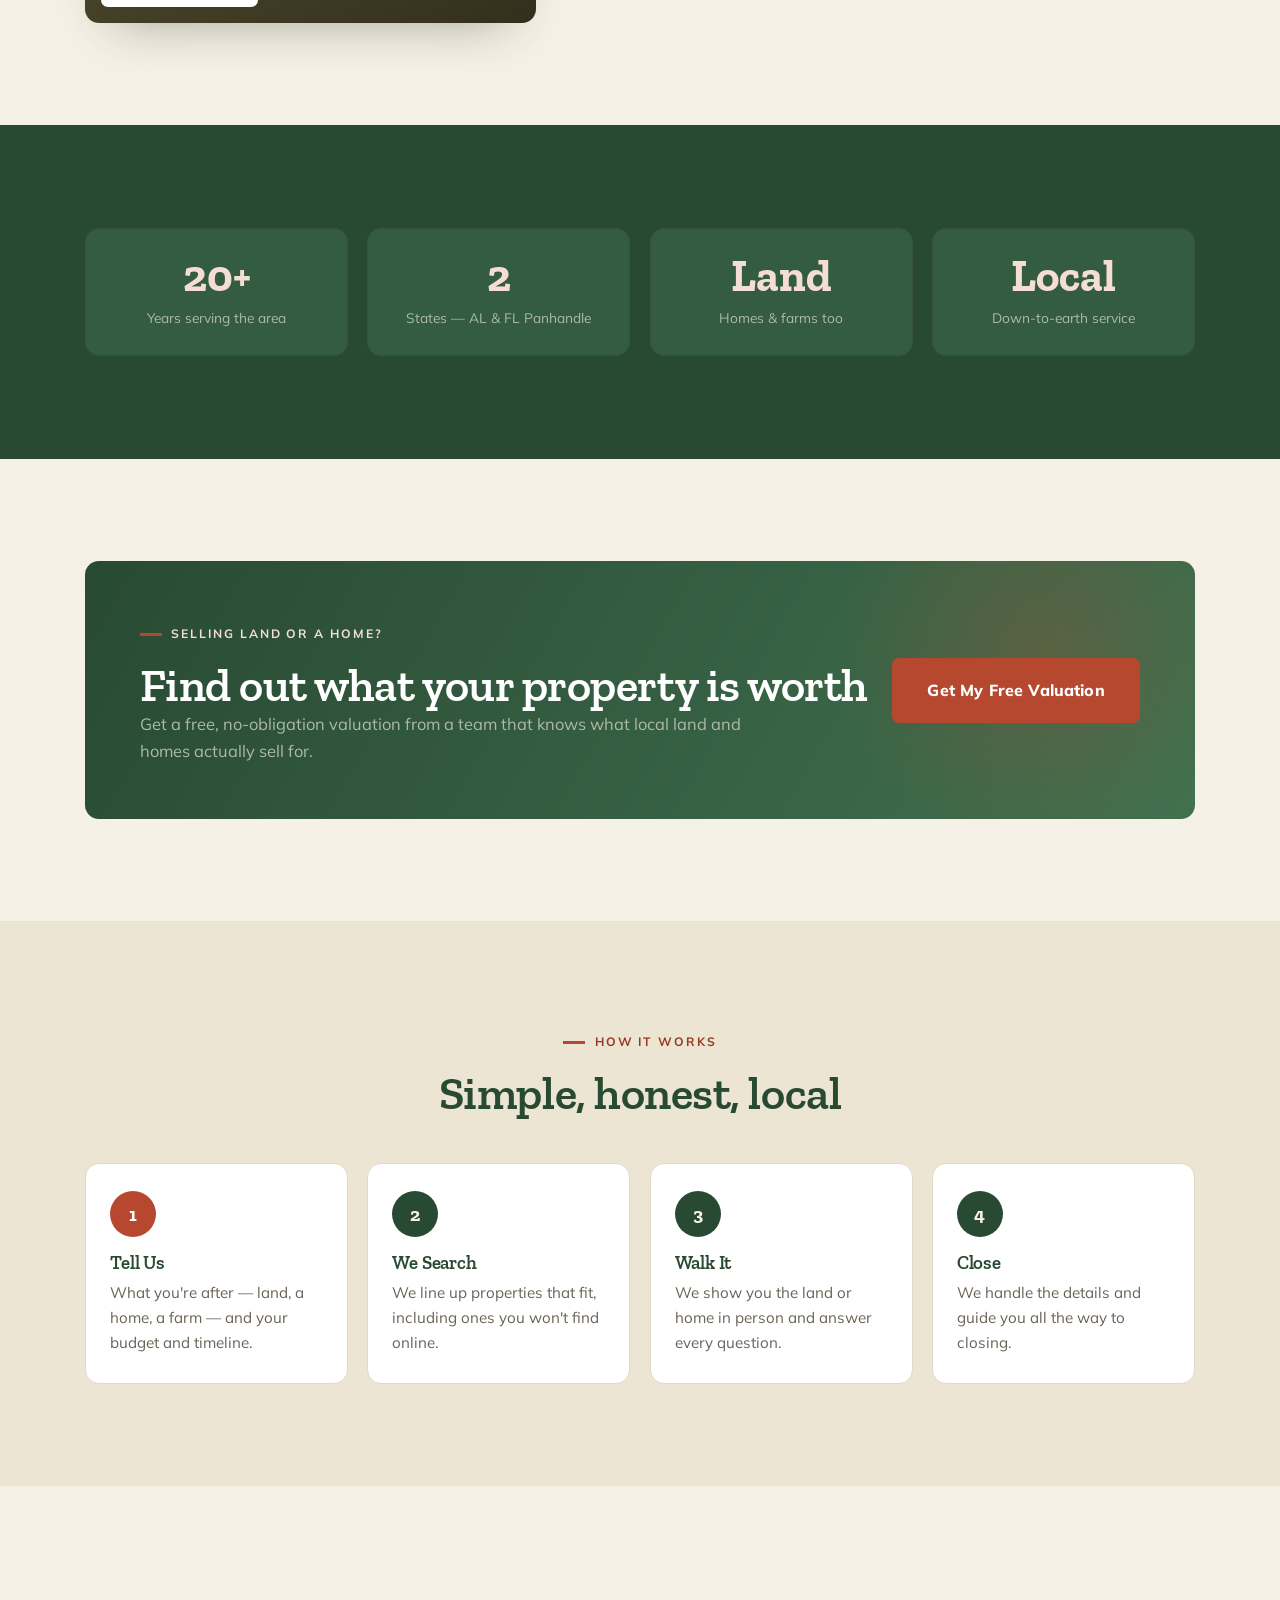
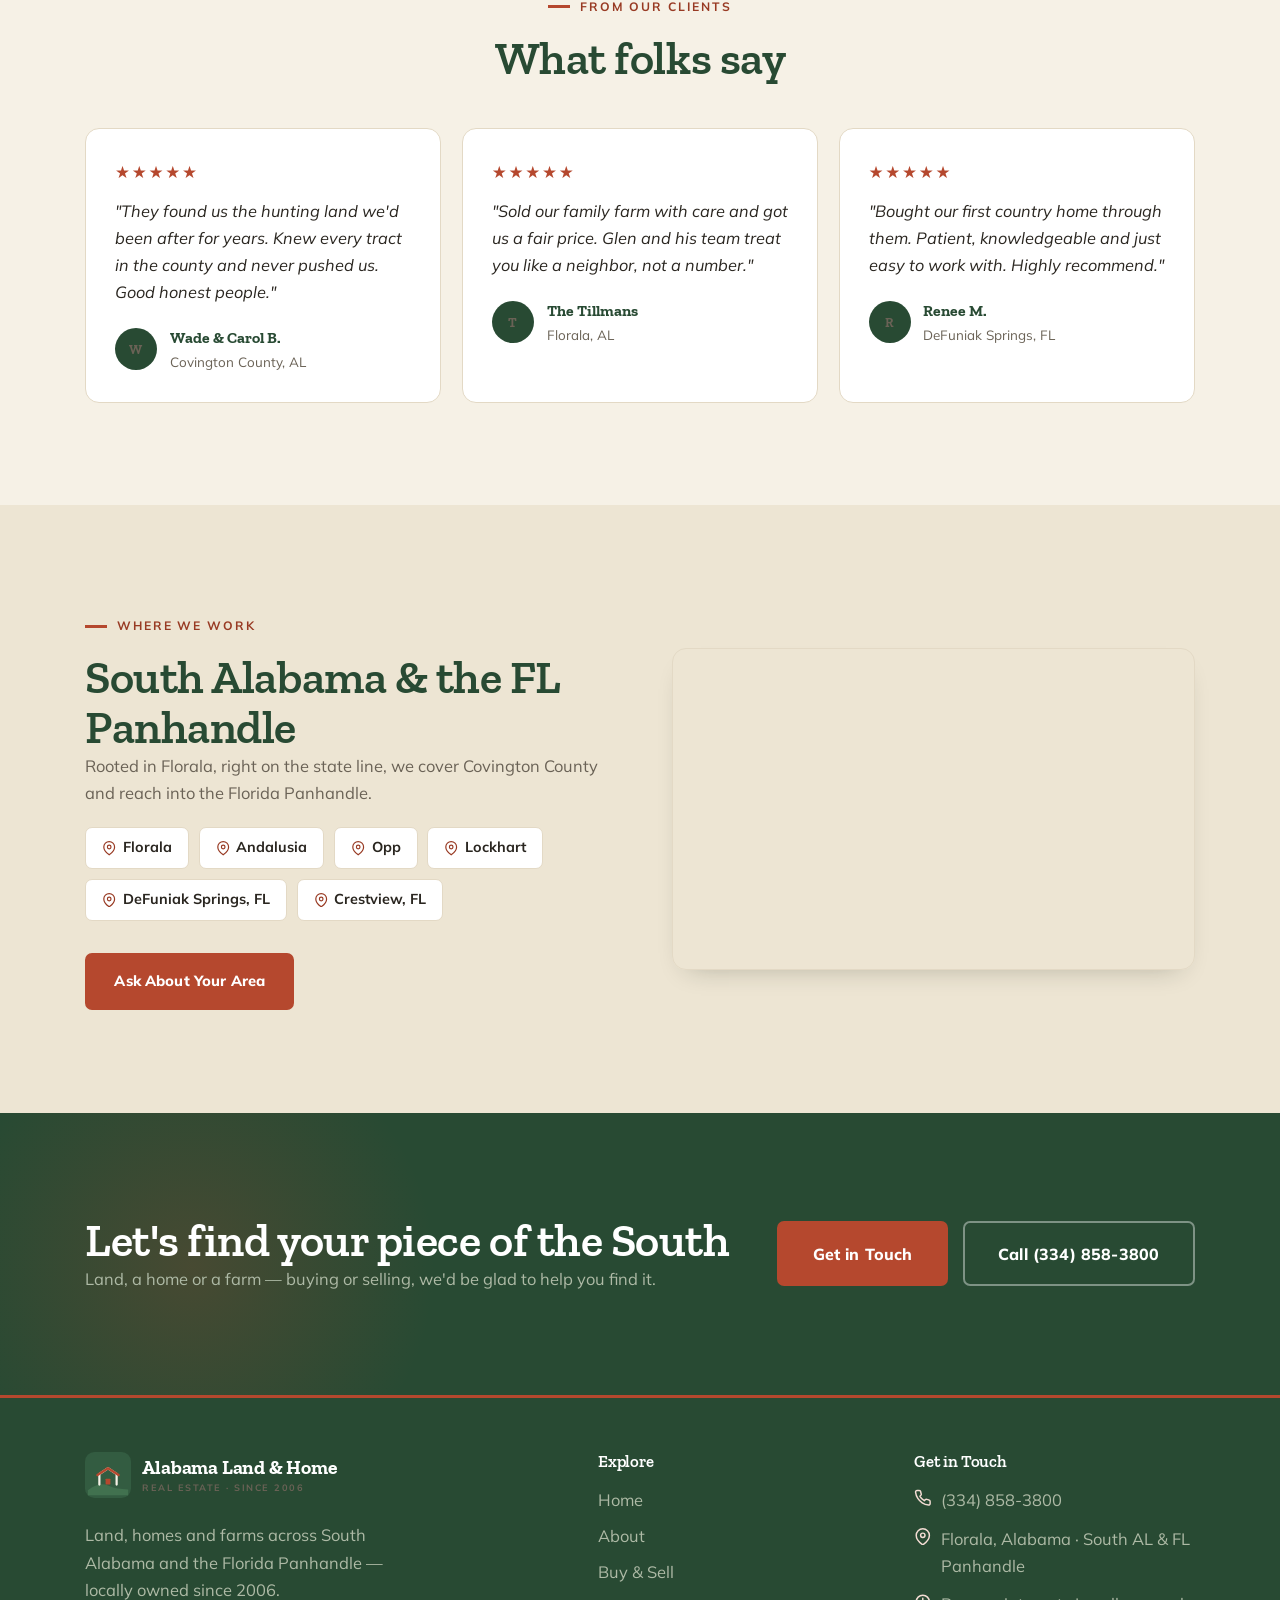
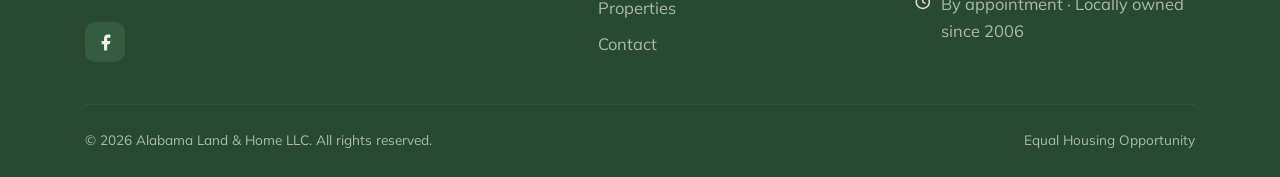
==== commit 148bbab7: "Add floating $999 Aurora upsell button (links to wizard) Co-Authored-By: Claude Opus 4.8 <noreply@an" ====
--- a/index.html
+++ b/index.html
@@ -365,5 +365,20 @@
   </nav>
 
   <script src="js/main.js" defer></script>
+
+  <!-- aurora-cta : agency upsell button -->
+  <a class="aurora-cta" href="https://auroraadv.co/?tab=wizard" target="_blank" rel="noopener" aria-label="Get this website for only $999 — built by Aurora">
+    <span class="aurora-cta__top">Get this website<br>for only</span>
+    <span class="aurora-cta__price">$999</span>
+  </a>
+  <style>
+  .aurora-cta{position:fixed;left:18px;bottom:18px;z-index:58;width:130px;height:130px;border-radius:50%;display:flex;flex-direction:column;align-items:center;justify-content:center;text-align:center;gap:3px;padding:8px;background:radial-gradient(circle at 32% 26%,#2f5fe0,#0f172a);color:#fff;text-decoration:none;border:3px solid #d4a24c;box-shadow:0 14px 32px -10px rgba(15,23,42,.55);font-family:system-ui,-apple-system,"Segoe UI",Roboto,sans-serif;line-height:1.08;transition:transform .2s ease,box-shadow .2s ease;}
+  .aurora-cta:hover{transform:translateY(-3px) scale(1.05);box-shadow:0 20px 40px -10px rgba(15,23,42,.6);}
+  .aurora-cta:focus-visible{outline:3px solid #d4a24c;outline-offset:3px;}
+  .aurora-cta__top{font-size:10px;font-weight:700;letter-spacing:.03em;text-transform:uppercase;color:#e8edf7;}
+  .aurora-cta__price{font-size:31px;font-weight:800;color:#ffd479;letter-spacing:-.01em;}
+  @media (max-width:760px){.aurora-cta{width:106px;height:106px;left:12px;bottom:68px;border-width:2px;}.aurora-cta__top{font-size:8.5px;}.aurora-cta__price{font-size:25px;}}
+  @media (prefers-reduced-motion:reduce){.aurora-cta{transition:none;}}
+  </style>
 </body>
 </html>
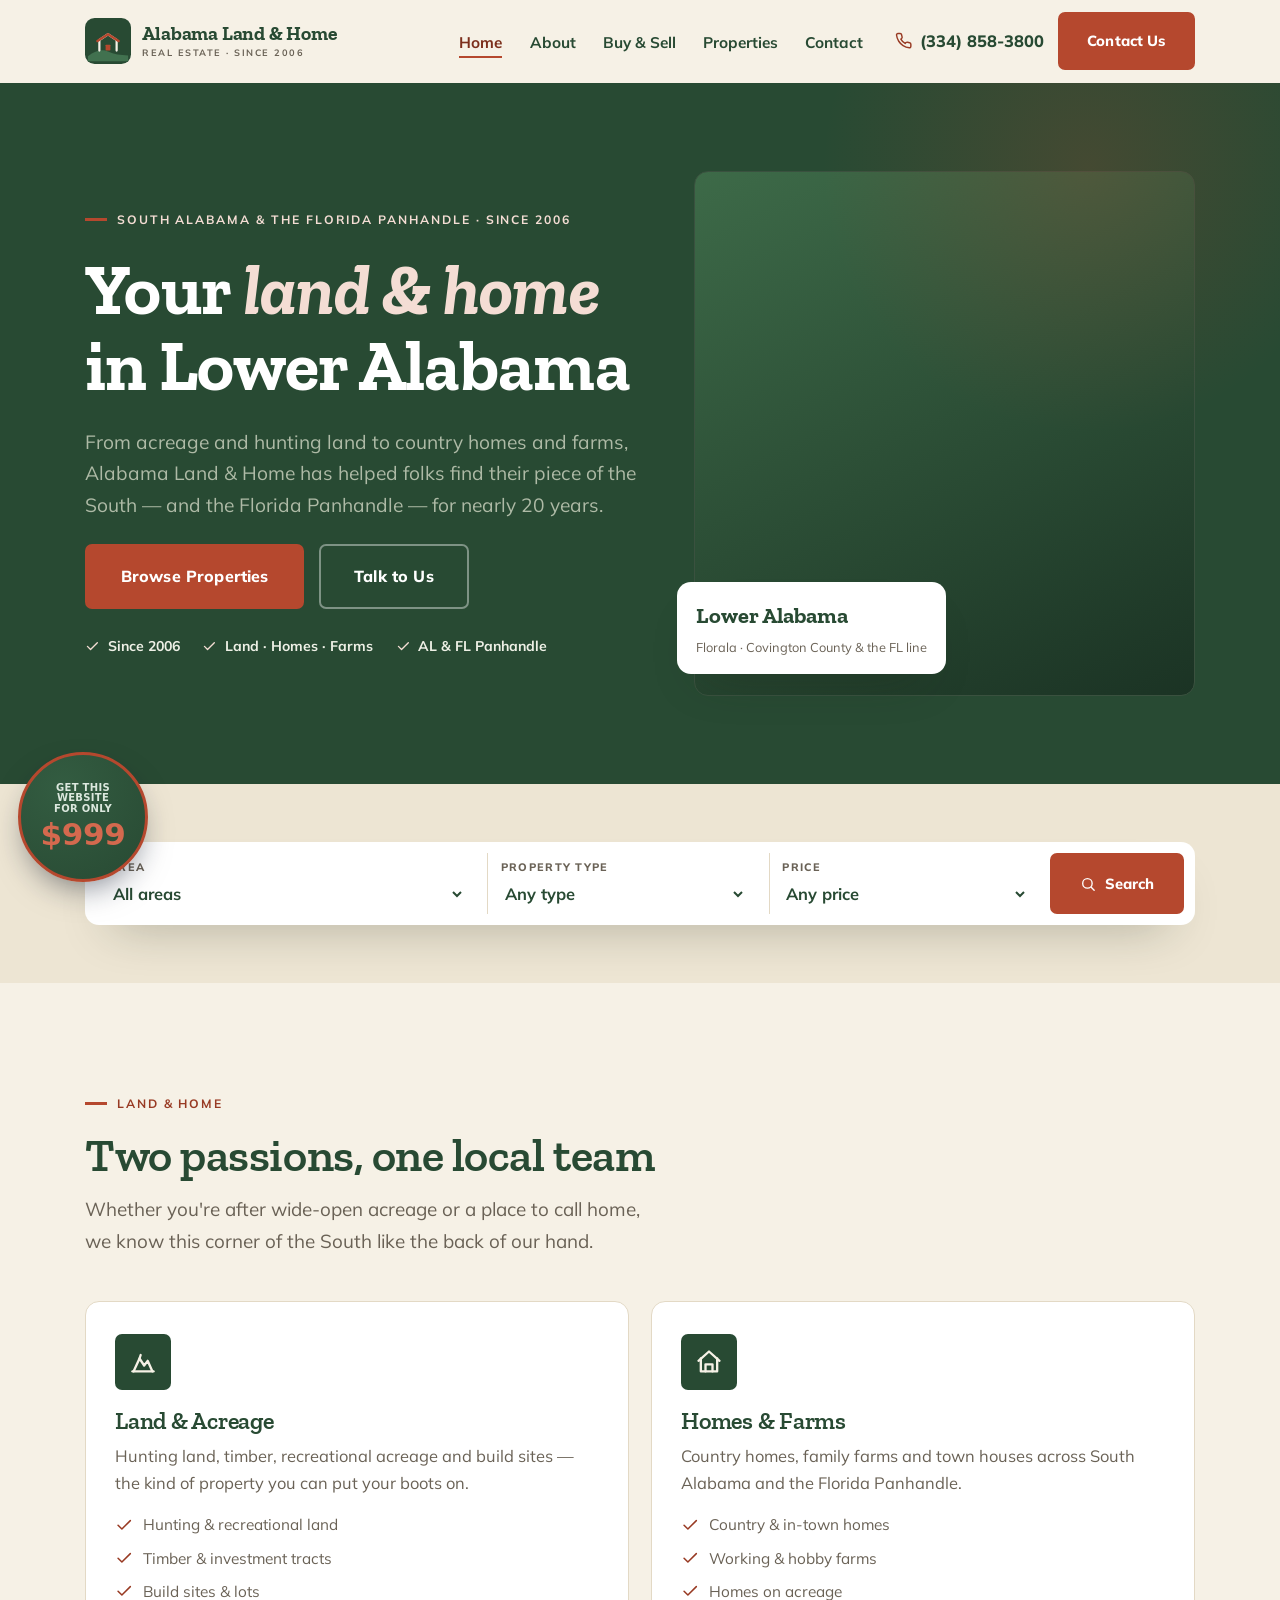
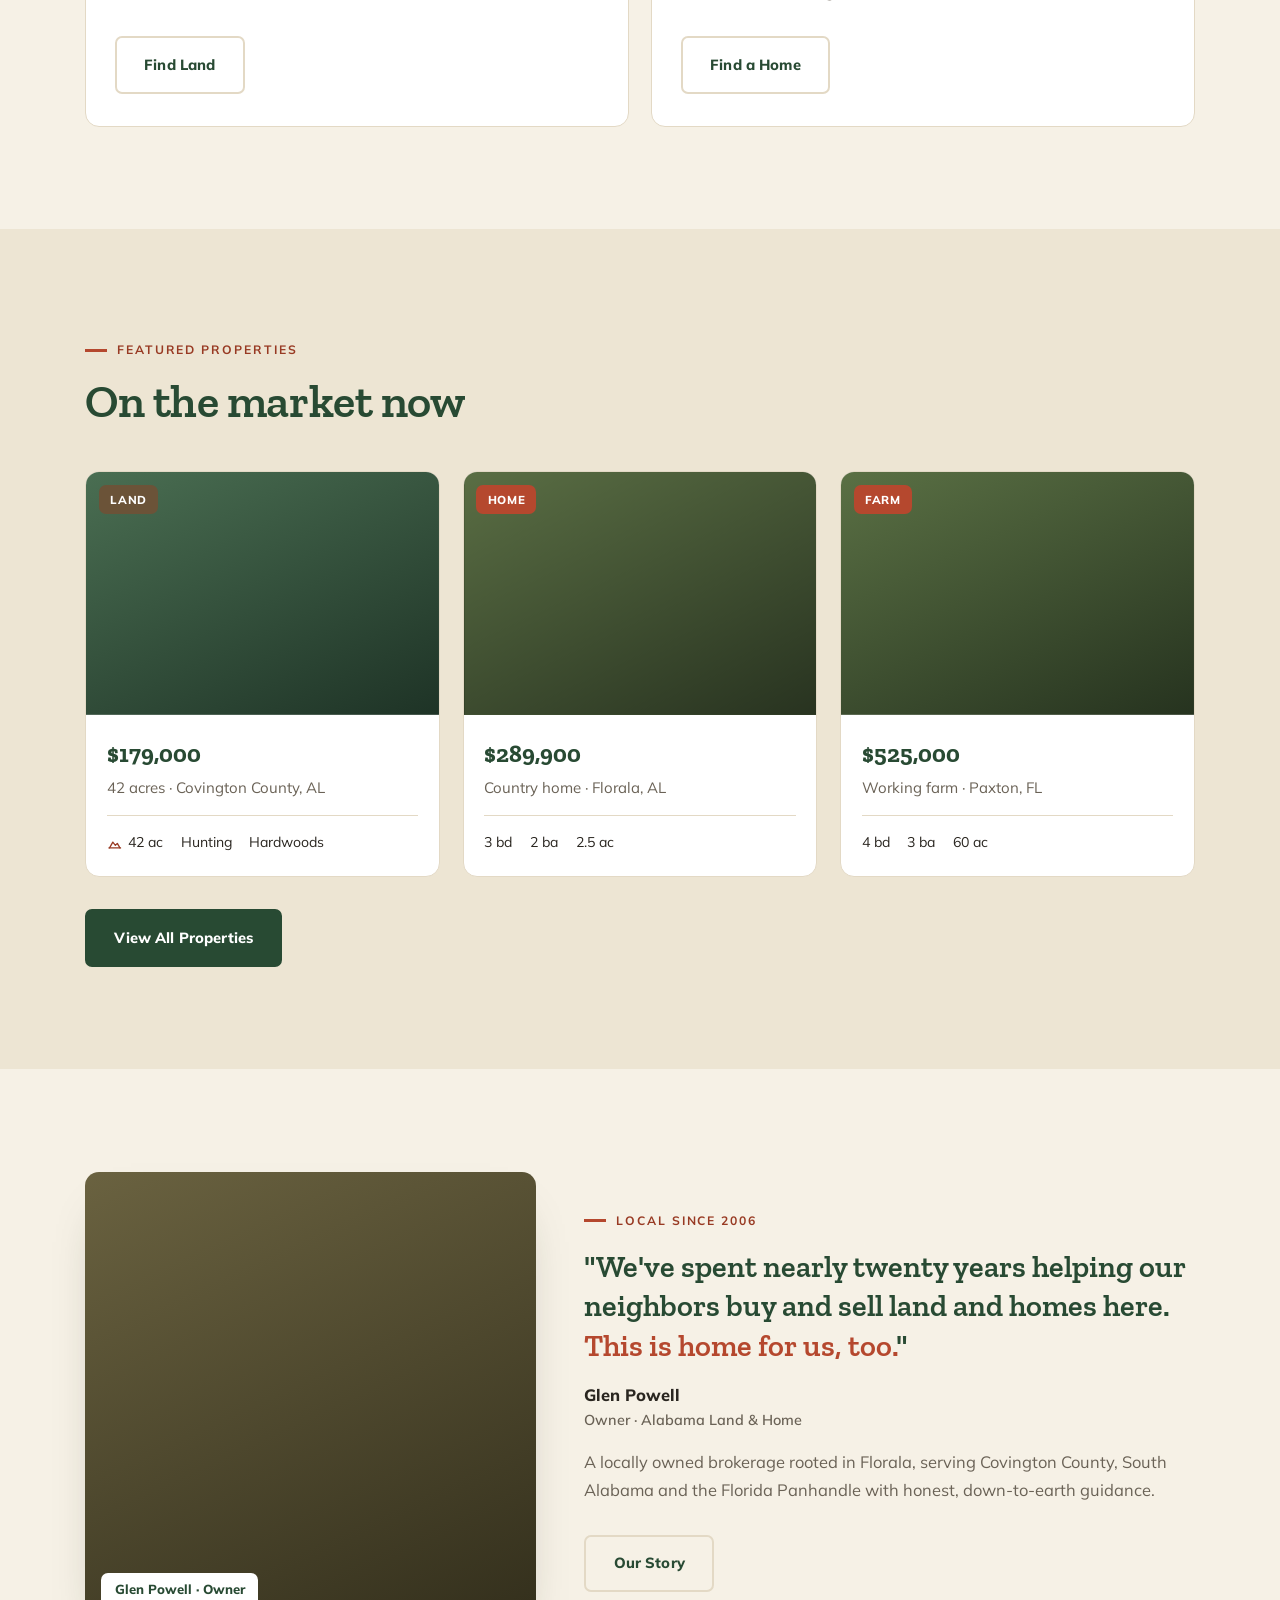
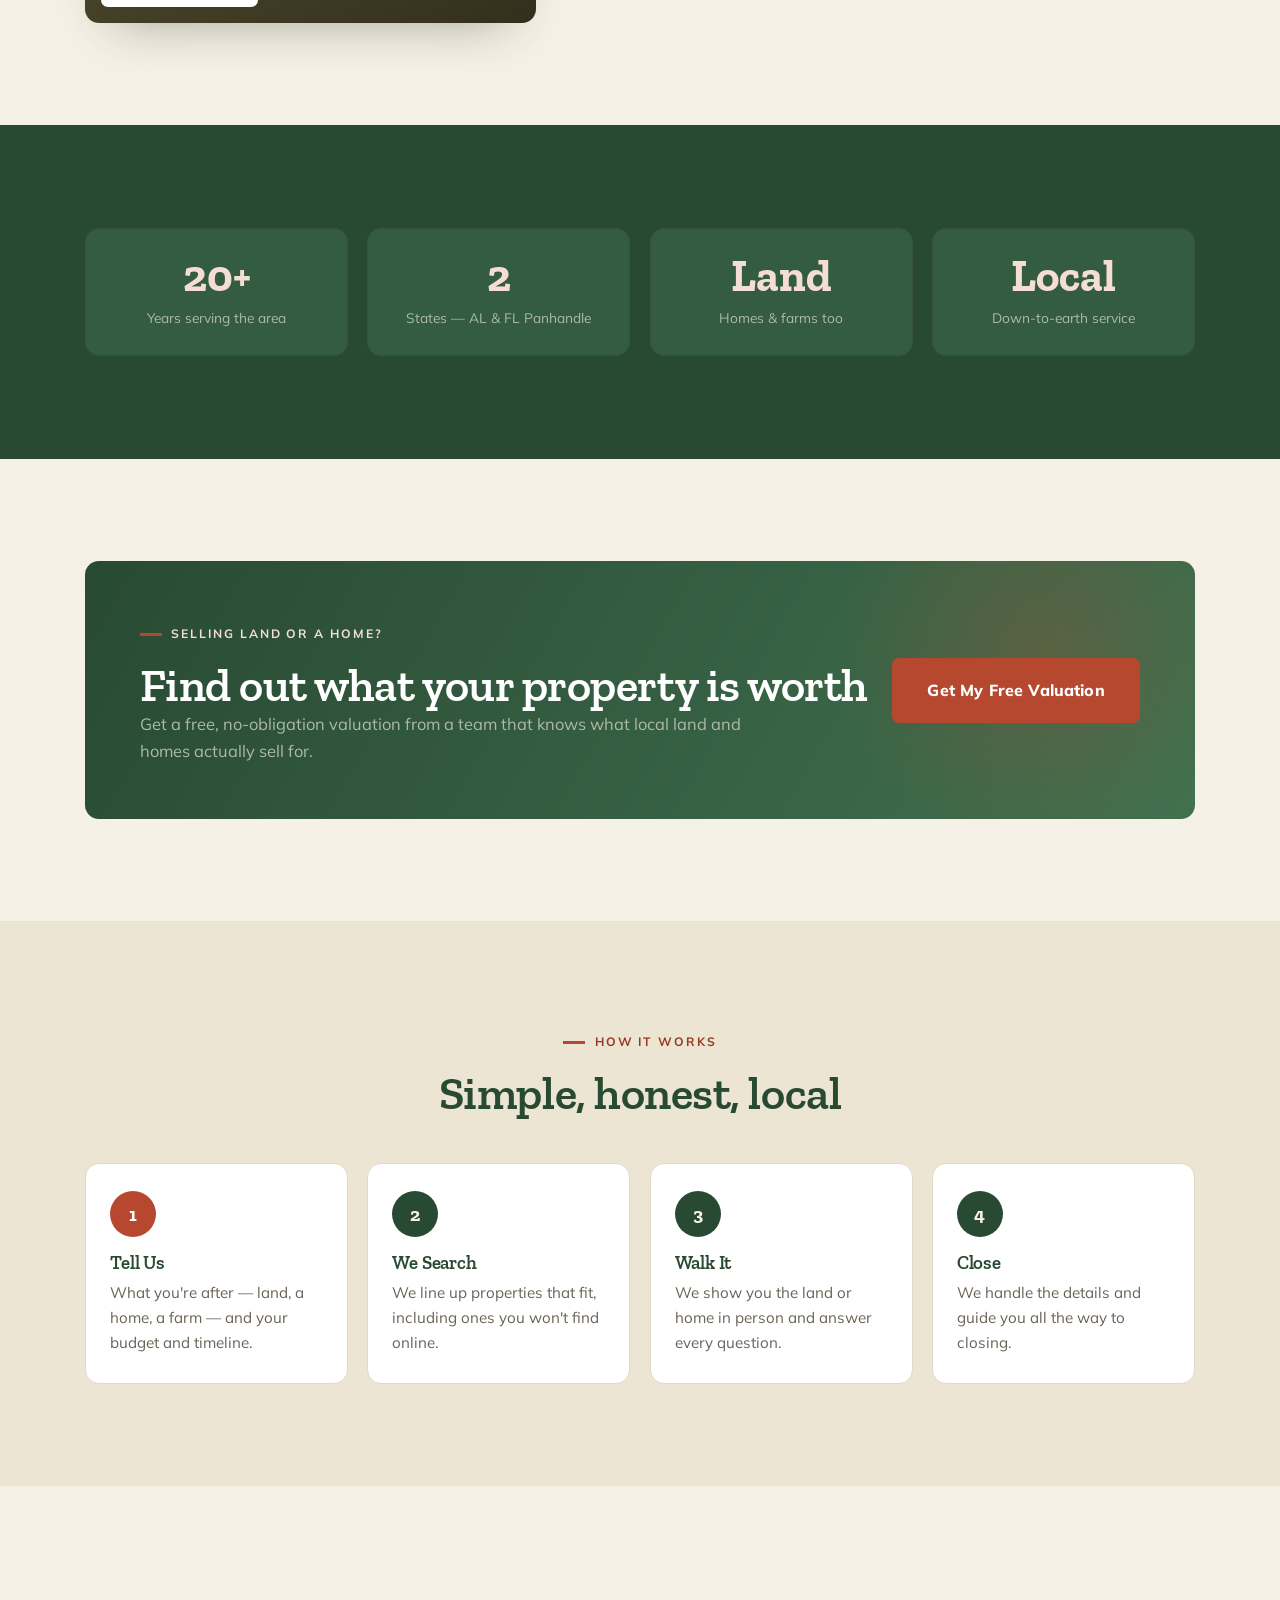
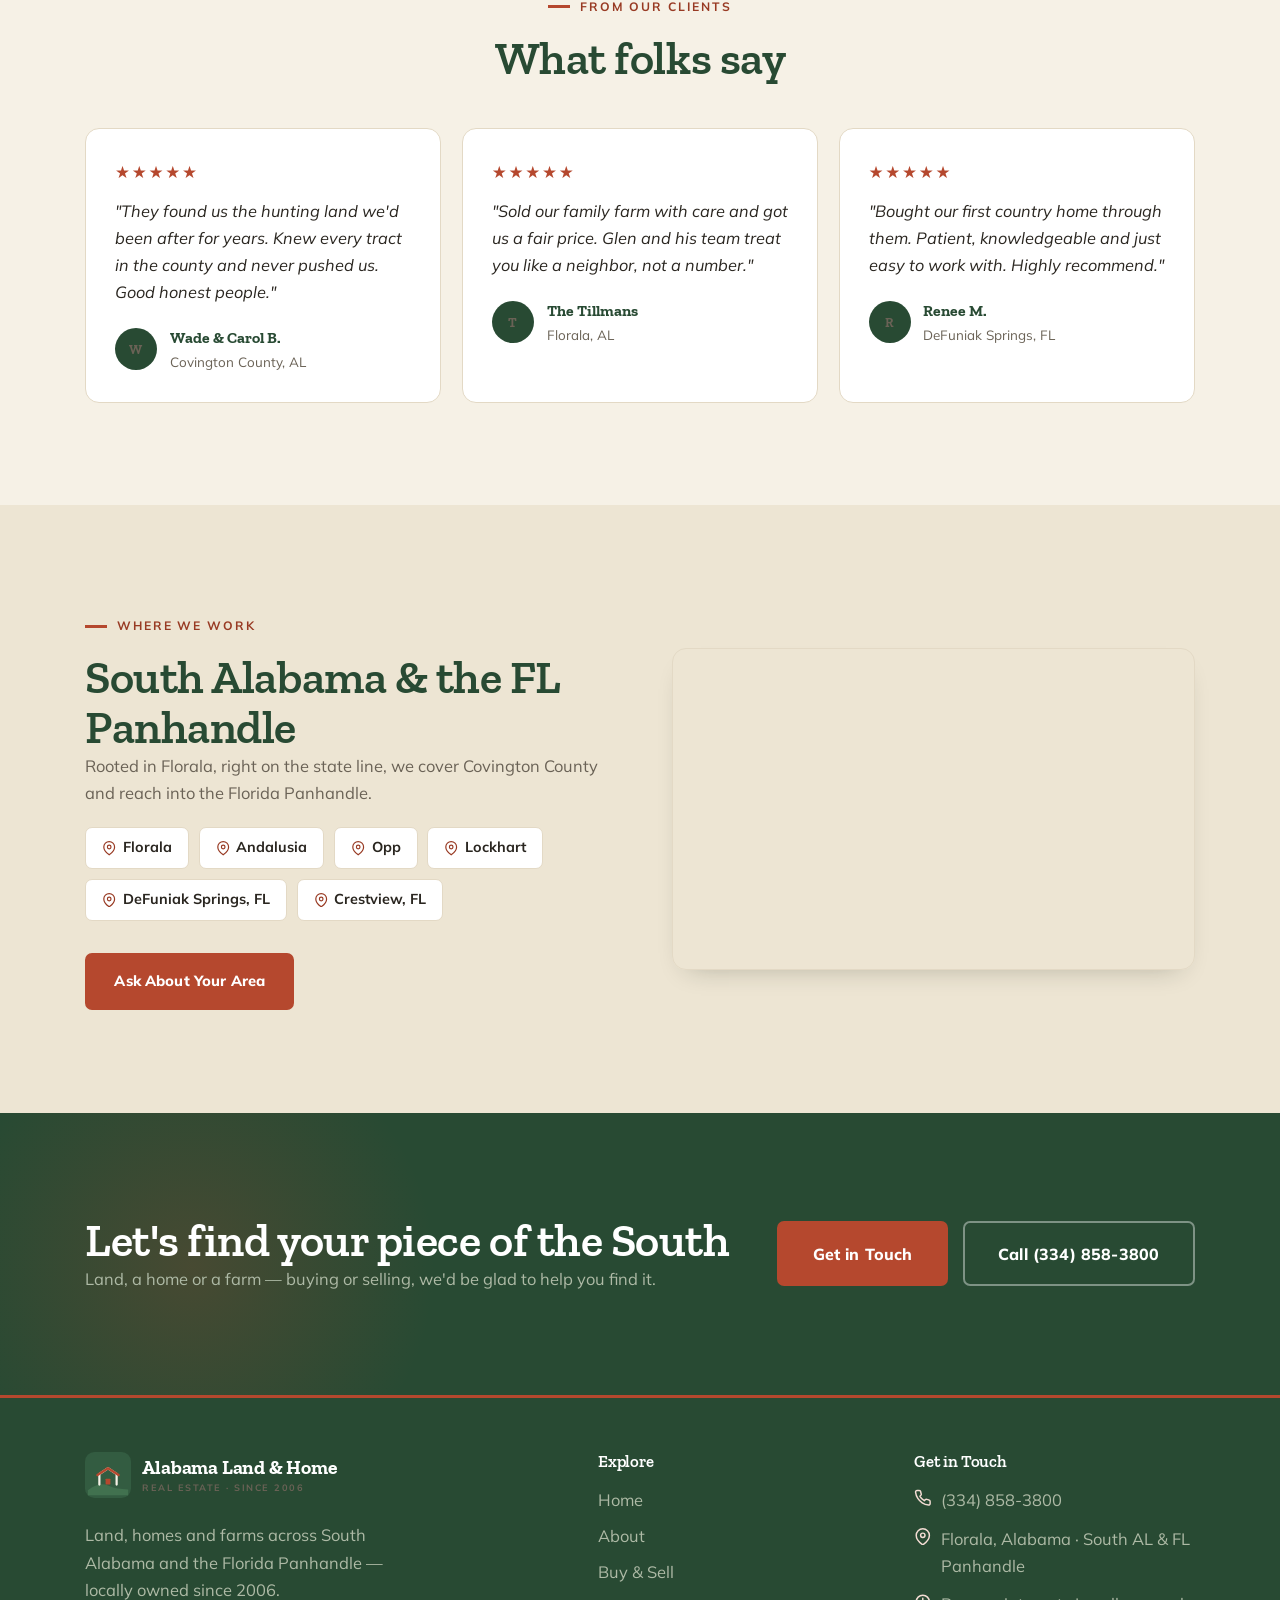
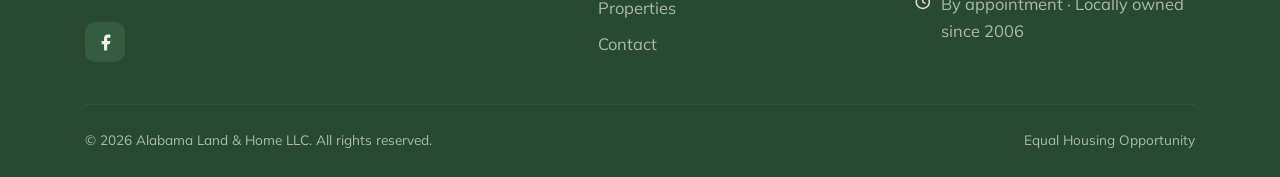
==== commit 0091b626: "Recolor $999 badge to match site palette Co-Authored-By: Claude Opus 4.8 <noreply@anthropic.com>" ====
--- a/index.html
+++ b/index.html
@@ -372,11 +372,11 @@
     <span class="aurora-cta__price">$999</span>
   </a>
   <style>
-  .aurora-cta{position:fixed;left:18px;bottom:18px;z-index:58;width:130px;height:130px;border-radius:50%;display:flex;flex-direction:column;align-items:center;justify-content:center;text-align:center;gap:3px;padding:8px;background:radial-gradient(circle at 32% 26%,#2f5fe0,#0f172a);color:#fff;text-decoration:none;border:3px solid #d4a24c;box-shadow:0 14px 32px -10px rgba(15,23,42,.55);font-family:system-ui,-apple-system,"Segoe UI",Roboto,sans-serif;line-height:1.08;transition:transform .2s ease,box-shadow .2s ease;}
+  .aurora-cta{position:fixed;left:18px;bottom:18px;z-index:58;width:130px;height:130px;border-radius:50%;display:flex;flex-direction:column;align-items:center;justify-content:center;text-align:center;gap:3px;padding:8px;background:radial-gradient(circle at 32% 26%,#335c41,#284a33);color:#fff;text-decoration:none;border:3px solid #b5482e;box-shadow:0 14px 32px -10px rgba(15,23,42,.55);font-family:system-ui,-apple-system,"Segoe UI",Roboto,sans-serif;line-height:1.08;transition:transform .2s ease,box-shadow .2s ease;}
   .aurora-cta:hover{transform:translateY(-3px) scale(1.05);box-shadow:0 20px 40px -10px rgba(15,23,42,.6);}
-  .aurora-cta:focus-visible{outline:3px solid #d4a24c;outline-offset:3px;}
-  .aurora-cta__top{font-size:10px;font-weight:700;letter-spacing:.03em;text-transform:uppercase;color:#e8edf7;}
-  .aurora-cta__price{font-size:31px;font-weight:800;color:#ffd479;letter-spacing:-.01em;}
+  .aurora-cta:focus-visible{outline:3px solid #b5482e;outline-offset:3px;}
+  .aurora-cta__top{font-size:10px;font-weight:700;letter-spacing:.03em;text-transform:uppercase;color:#dce8de;}
+  .aurora-cta__price{font-size:31px;font-weight:800;color:#d4694e;letter-spacing:-.01em;}
   @media (max-width:760px){.aurora-cta{width:106px;height:106px;left:12px;bottom:68px;border-width:2px;}.aurora-cta__top{font-size:8.5px;}.aurora-cta__price{font-size:25px;}}
   @media (prefers-reduced-motion:reduce){.aurora-cta{transition:none;}}
   </style>
